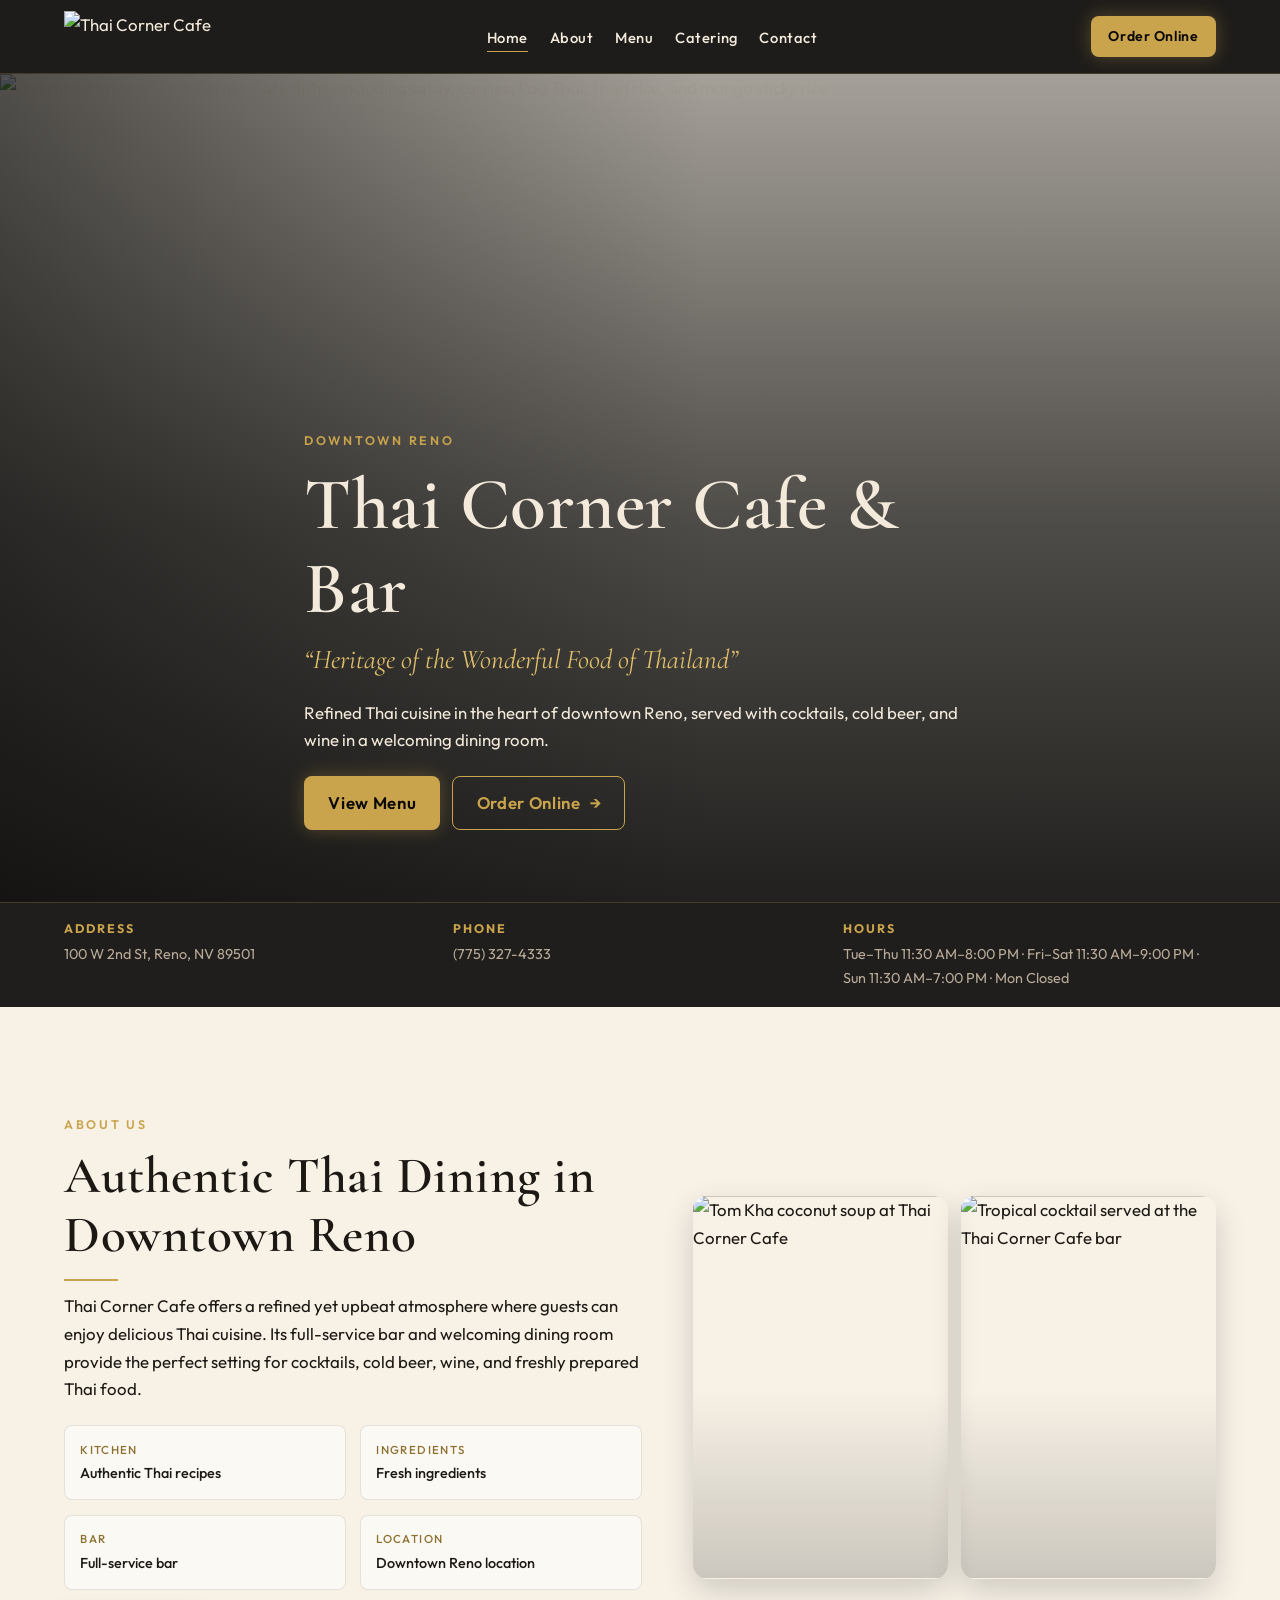
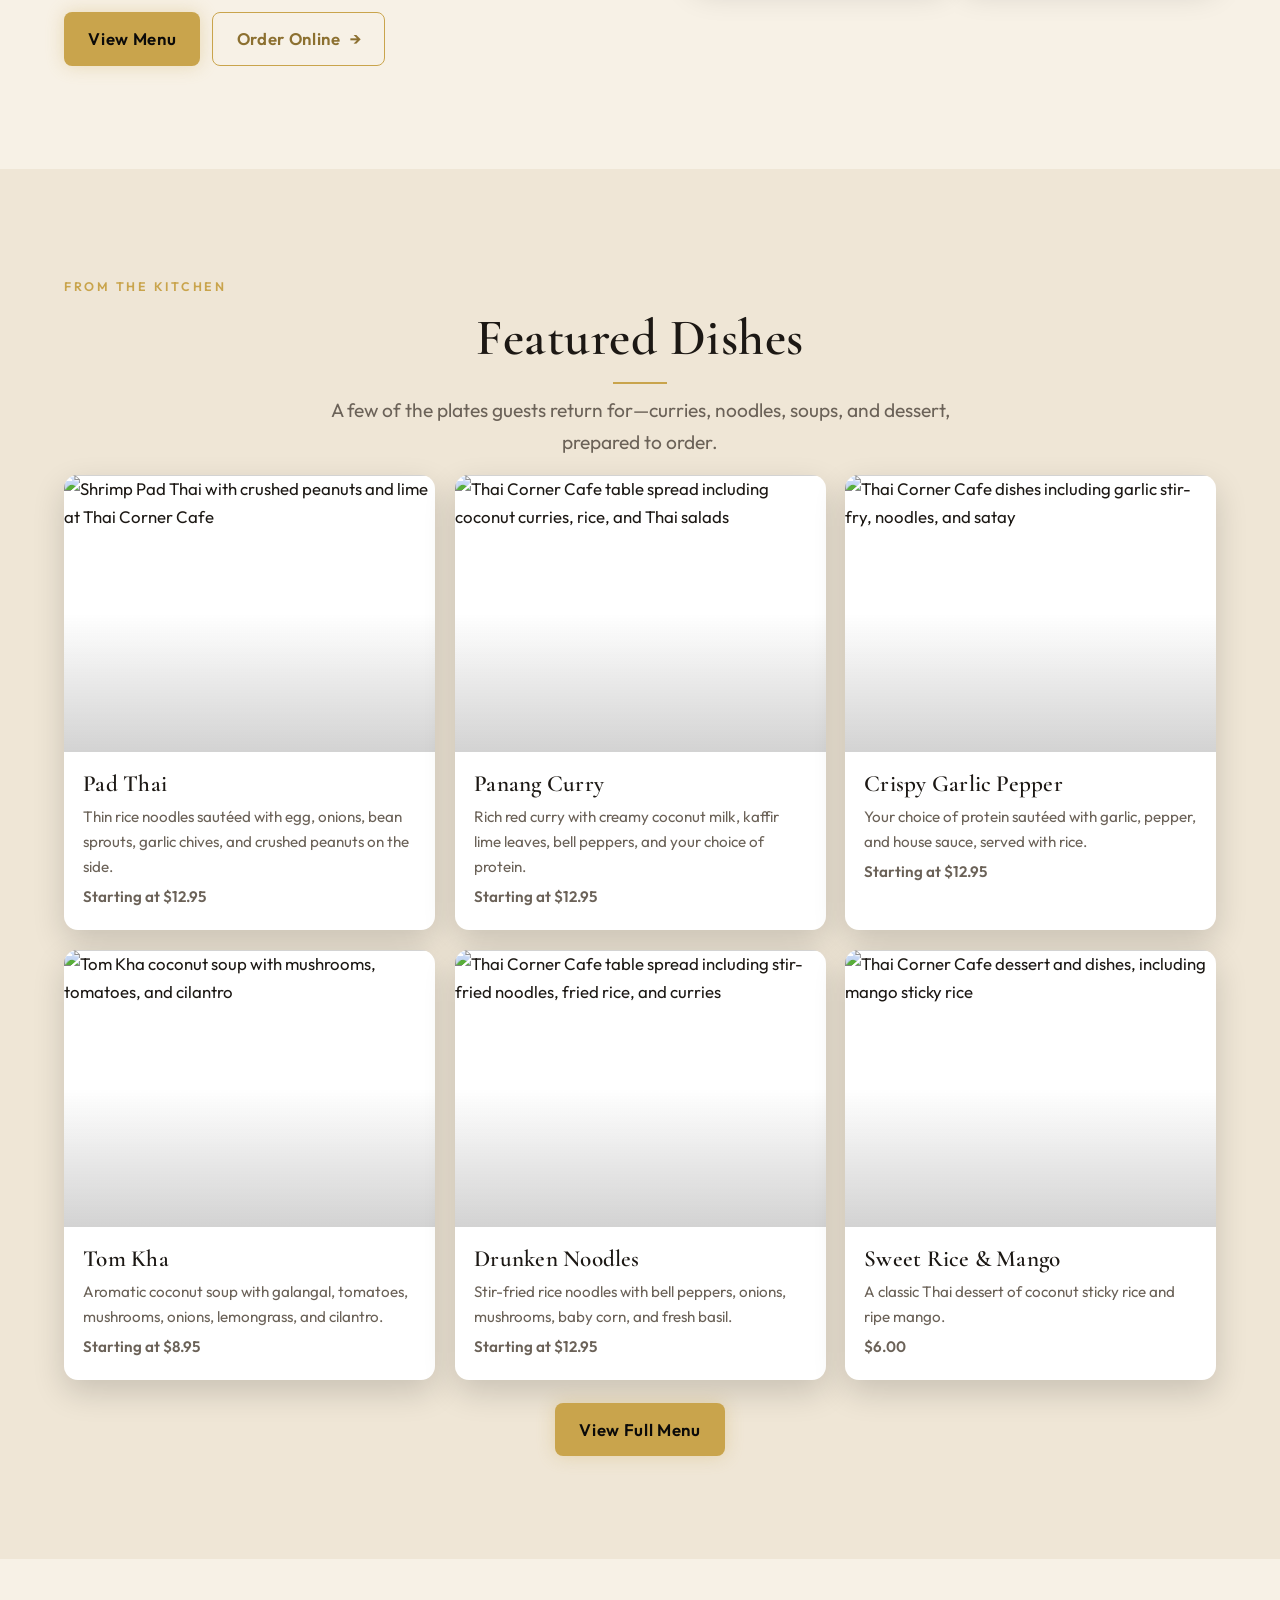
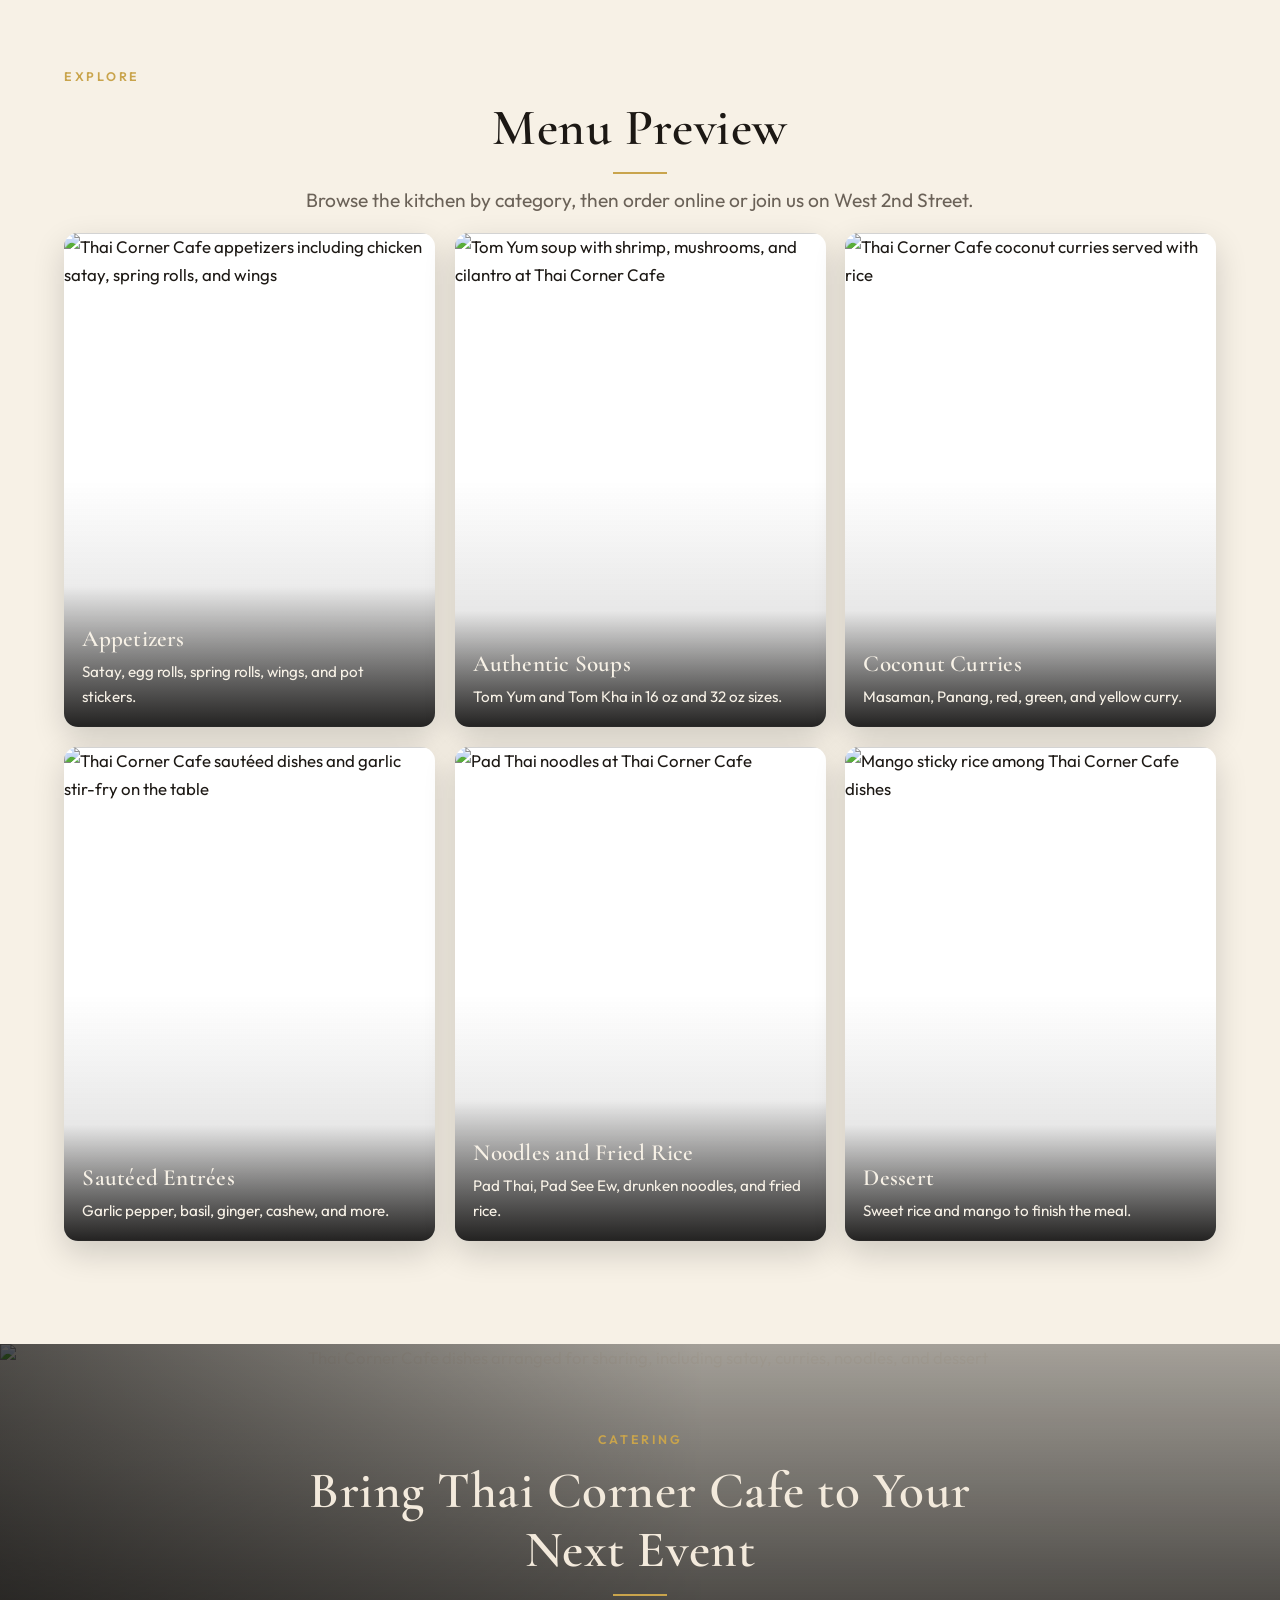
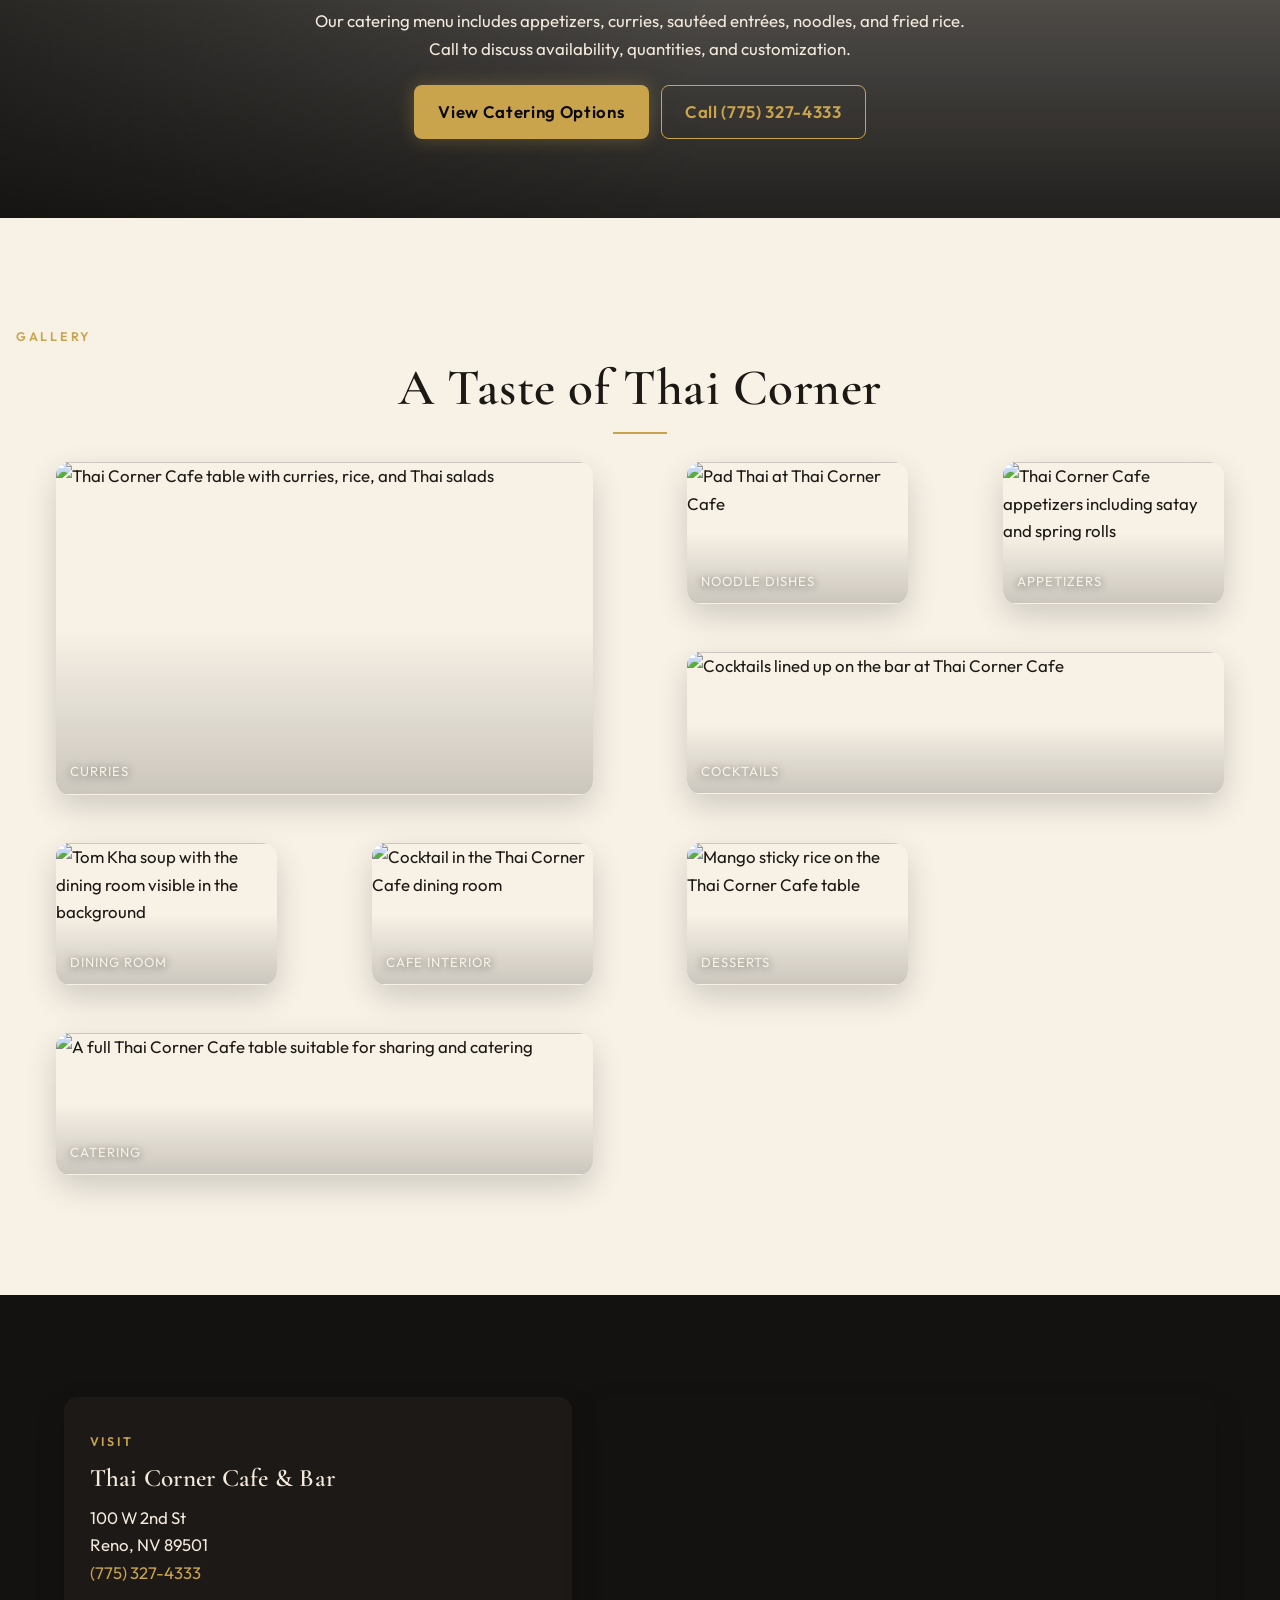
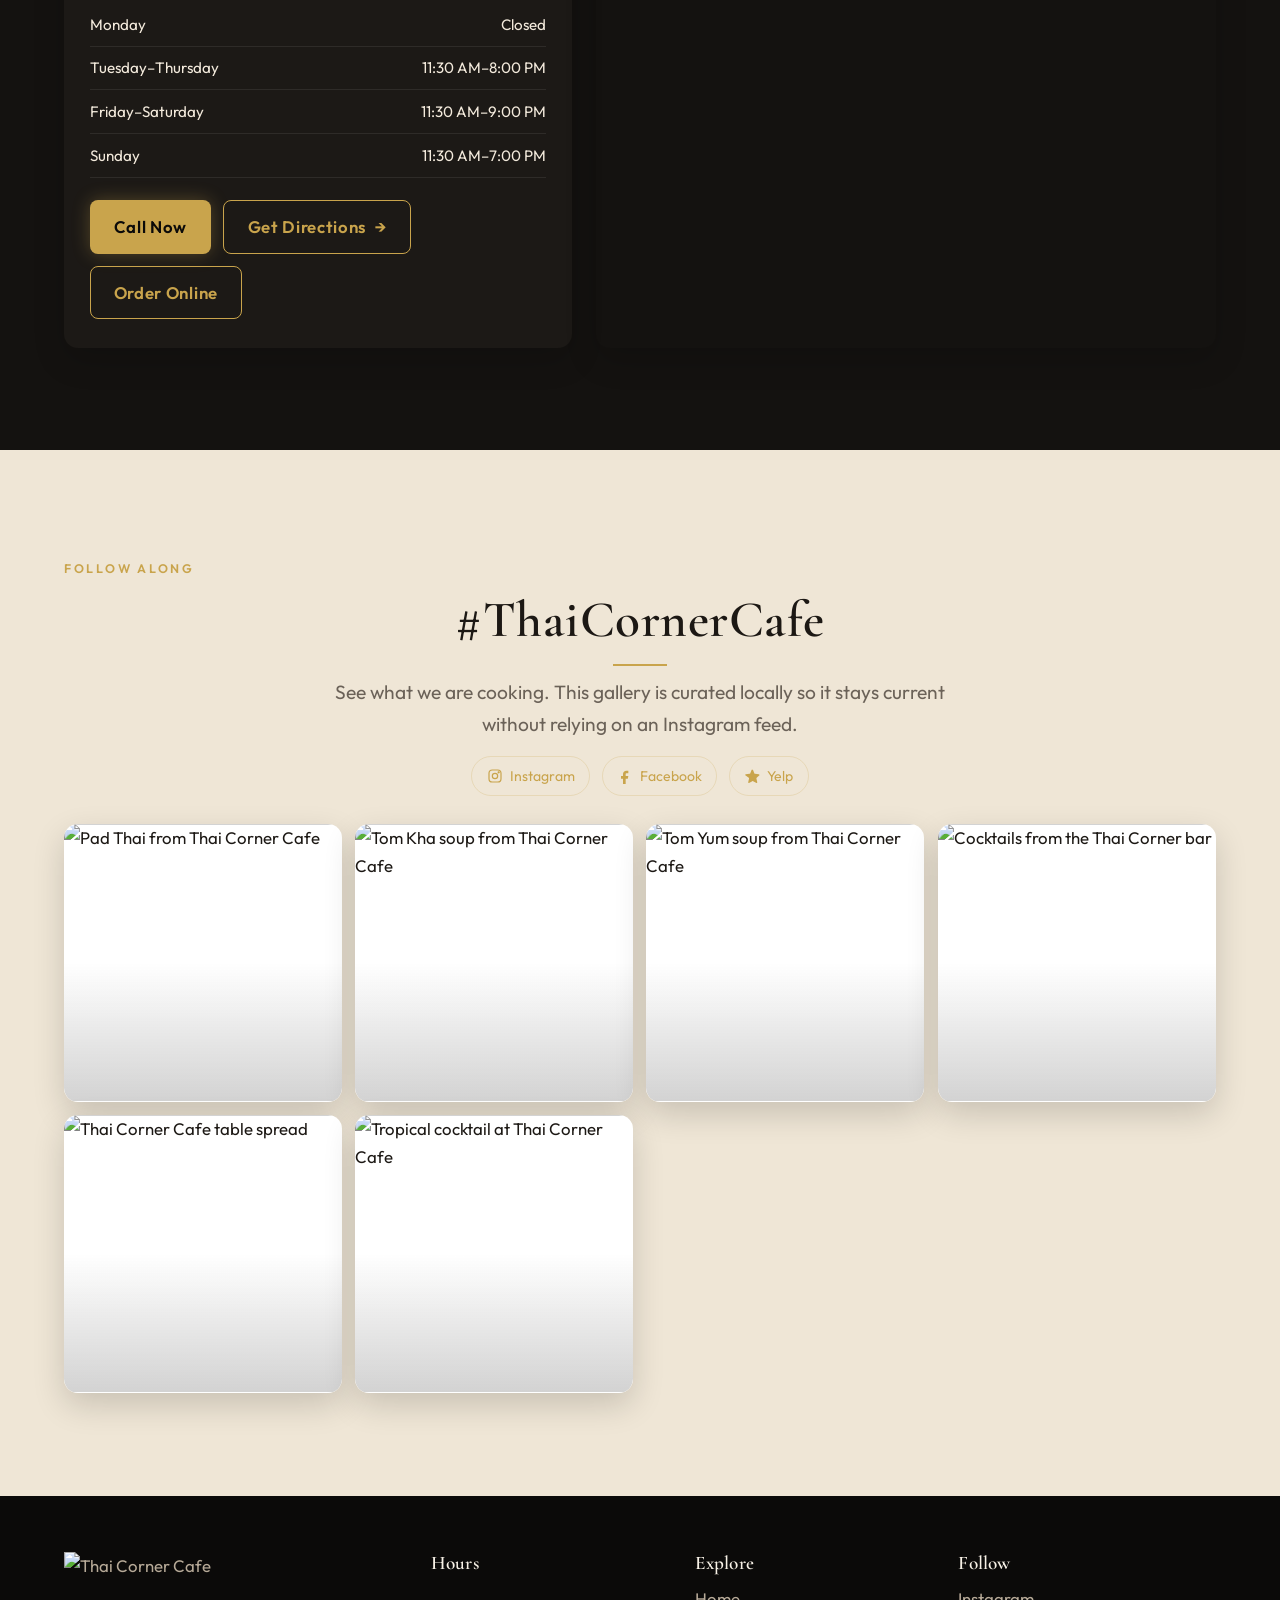
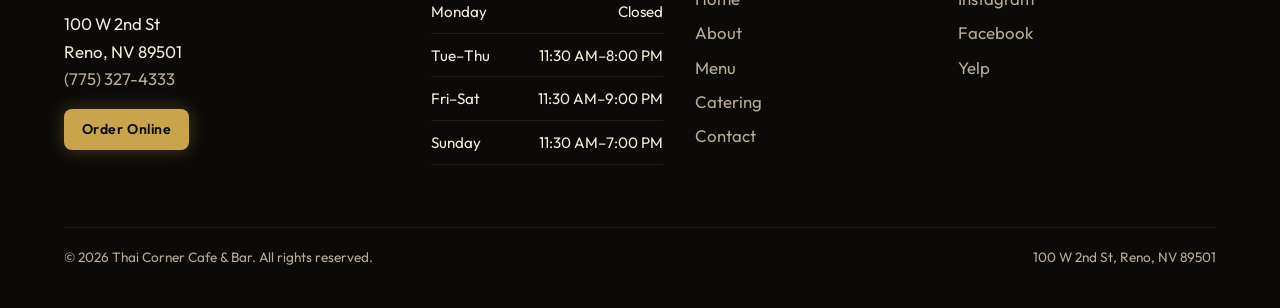
==== index.html @ 2cc77daf "Add files via upload" ====
<!DOCTYPE html>
<html lang="en">
<head>
  <meta charset="utf-8">
  <meta name="viewport" content="width=device-width, initial-scale=1">
  <title>Thai Corner Cafe &amp; Bar | Authentic Thai Dining in Downtown Reno</title>
  <meta name="description" content="Thai Corner Cafe &amp; Bar serves authentic Thai cuisine, curries, noodles, and a full-service bar at 100 W 2nd St in downtown Reno. View the menu, catering options, and order online.">
  <meta name="theme-color" content="#141210">
  <link rel="canonical" href="https://www.thaicornercafe.net/">
  <link rel="icon" href="images/favicon.svg" type="image/svg+xml">
  <link rel="apple-touch-icon" href="images/favicon.svg">

  <meta property="og:type" content="website">
  <meta property="og:title" content="Thai Corner Cafe &amp; Bar | Downtown Reno">
  <meta property="og:description" content="Heritage of the wonderful food of Thailand. Authentic Thai dining, a full-service bar, and catering in downtown Reno.">
  <meta property="og:url" content="https://www.thaicornercafe.net/">
  <meta property="og:image" content="images/hero-thai-food.jpg">
  <meta property="og:locale" content="en_US">
  <meta name="twitter:card" content="summary_large_image">
  <meta name="twitter:title" content="Thai Corner Cafe &amp; Bar | Downtown Reno">
  <meta name="twitter:description" content="Authentic Thai cuisine and a full-service bar at 100 W 2nd St, Reno, NV.">
  <meta name="twitter:image" content="images/hero-thai-food.jpg">

  <link rel="preconnect" href="https://fonts.googleapis.com">
  <link rel="preconnect" href="https://fonts.gstatic.com" crossorigin>
  <link href="https://fonts.googleapis.com/css2?family=Cormorant+Garamond:ital,wght@0,500;0,600;0,700;1,500&family=Outfit:wght@300;400;500;600;700&display=swap" rel="stylesheet">
  <link rel="stylesheet" href="styles.css">

  <script type="application/ld+json">
  {
    "@context": "https://schema.org",
    "@type": "Restaurant",
    "name": "Thai Corner Cafe & Bar",
    "image": "images/hero-thai-food.jpg",
    "url": "https://www.thaicornercafe.net/",
    "telephone": "+17753274333",
    "servesCuisine": "Thai",
    "priceRange": "$$",
    "address": {
      "@type": "PostalAddress",
      "streetAddress": "100 W 2nd St",
      "addressLocality": "Reno",
      "addressRegion": "NV",
      "postalCode": "89501",
      "addressCountry": "US"
    },
    "hasMenu": "https://www.thaicornercafe.net/menu.html",
    "openingHoursSpecification": [
      {
        "@type": "OpeningHoursSpecification",
        "dayOfWeek": ["Tuesday", "Wednesday", "Thursday"],
        "opens": "11:30",
        "closes": "20:00"
      },
      {
        "@type": "OpeningHoursSpecification",
        "dayOfWeek": ["Friday", "Saturday"],
        "opens": "11:30",
        "closes": "21:00"
      },
      {
        "@type": "OpeningHoursSpecification",
        "dayOfWeek": "Sunday",
        "opens": "11:30",
        "closes": "19:00"
      }
    ],
    "sameAs": [
      "https://www.instagram.com/thaicornercafe/",
      "https://www.facebook.com/thaicornercafe",
      "https://www.yelp.com/biz/thai-corner-cafe-reno-2"
    ]
  }
  </script>
</head>
<body>
  <a class="skip-link" href="#main">Skip to content</a>

  <header class="site-header">
    <div class="container header-inner">
      <a class="logo" href="index.html">
        <img src="images/thai-corner-logo.png" alt="Thai Corner Cafe" width="1334" height="464">
      </a>
      <button class="nav-toggle" type="button" aria-expanded="false" aria-controls="primary-nav" aria-label="Open menu">
        <span class="nav-toggle-bars" aria-hidden="true"><span></span></span>
      </button>
      <nav id="primary-nav" class="primary-nav" aria-label="Primary">
        <ul class="nav-list">
          <li><a href="index.html" aria-current="page">Home</a></li>
          <li><a href="index.html#about">About</a></li>
          <li><a href="menu.html">Menu</a></li>
          <li><a href="catering.html">Catering</a></li>
          <li><a href="contact.html">Contact</a></li>
        </ul>
        <a class="btn btn-primary btn-sm mobile-order" href="https://olo.edgeservpos.com/thaicornercafe/" target="_blank" rel="noopener noreferrer">Order Online</a>
      </nav>
      <a class="btn btn-primary btn-sm header-cta" href="https://olo.edgeservpos.com/thaicornercafe/" target="_blank" rel="noopener noreferrer">Order Online</a>
    </div>
  </header>
  <div class="nav-backdrop"></div>

  <main id="main">
    <section class="hero" aria-label="Welcome">
      <!-- Original Wix photograph: overhead Thai food spread from thaicornercafe.net -->
      <div class="hero-media">
        <picture>
          <source srcset="images/hero-thai-food.webp" type="image/webp">
          <img src="images/hero-thai-food.jpg" alt="Overhead table of Thai Corner Cafe dishes including satay, curries, Pad Thai, fried rice, and mango sticky rice" width="2200" height="1462" fetchpriority="high">
        </picture>
      </div>
      <div class="hero-overlay"></div>
      <div class="hero-content reveal-up">
        <p class="kicker">Downtown Reno</p>
        <h1>Thai Corner Cafe &amp; Bar</h1>
        <p class="hero-tagline">“Heritage of the Wonderful Food of Thailand”</p>
        <p>Refined Thai cuisine in the heart of downtown Reno, served with cocktails, cold beer, and wine in a welcoming dining room.</p>
        <div class="btn-row">
          <a class="btn btn-primary" href="https://webmenu.edgeservpos.com/thaicornercafe/" target="_blank" rel="noopener noreferrer">View Menu</a>
          <a class="btn btn-secondary" href="https://olo.edgeservpos.com/thaicornercafe/" target="_blank" rel="noopener noreferrer">Order Online <span class="arrow" aria-hidden="true">→</span></a>
        </div>
      </div>
    </section>

    <div class="hero-bar">
      <div class="container hero-bar-inner">
        <p><strong>Address</strong> 100 W 2nd St, Reno, NV 89501</p>
        <p><strong>Phone</strong> <a href="tel:+17753274333">(775) 327-4333</a></p>
        <p><strong>Hours</strong> Tue–Thu 11:30 AM–8:00 PM · Fri–Sat 11:30 AM–9:00 PM · Sun 11:30 AM–7:00 PM · Mon Closed</p>
      </div>
    </div>

    <section class="section section-ivory" id="about">
      <div class="container split">
        <div class="reveal-left">
          <p class="kicker">About Us</p>
          <h2 class="section-heading wide">Authentic Thai Dining in Downtown Reno</h2>
          <p>Thai Corner Cafe offers a refined yet upbeat atmosphere where guests can enjoy delicious Thai cuisine. Its full-service bar and welcoming dining room provide the perfect setting for cocktails, cold beer, wine, and freshly prepared Thai food.</p>
          <ul class="feature-list">
            <li><span>Kitchen</span> Authentic Thai recipes</li>
            <li><span>Ingredients</span> Fresh ingredients</li>
            <li><span>Bar</span> Full-service bar</li>
            <li><span>Location</span> Downtown Reno location</li>
          </ul>
          <div class="btn-row">
            <a class="btn btn-primary" href="https://webmenu.edgeservpos.com/thaicornercafe/" target="_blank" rel="noopener noreferrer">View Menu</a>
            <a class="btn btn-secondary btn-on-light" href="https://olo.edgeservpos.com/thaicornercafe/" target="_blank" rel="noopener noreferrer">Order Online <span class="arrow" aria-hidden="true">→</span></a>
          </div>
        </div>
        <div class="about-photos reveal-right">
          <div class="media">
            <!-- Original Wix about photograph: Tom Kha -->
            <picture>
              <source srcset="images/about-thai-corner.webp" type="image/webp">
              <img src="images/about-thai-corner.jpg" alt="Tom Kha coconut soup at Thai Corner Cafe" width="1064" height="1600" loading="lazy">
            </picture>
          </div>
          <div class="media">
            <!-- Original Wix about photograph: tropical cocktail -->
            <picture>
              <source srcset="images/thai-cocktail-single.webp" type="image/webp">
              <img src="images/thai-cocktail-single.jpg" alt="Tropical cocktail served at the Thai Corner Cafe bar" width="1064" height="1600" loading="lazy">
            </picture>
          </div>
        </div>
      </div>
    </section>

    <section class="section section-cream" id="featured">
      <div class="container">
        <p class="kicker center-copy">From the kitchen</p>
        <h2 class="section-heading centered">Featured Dishes</h2>
        <p class="lede center-copy">A few of the plates guests return for—curries, noodles, soups, and dessert, prepared to order.</p>
        <div class="card-grid" data-stagger>
          <article class="dish-card reveal-scale">
            <div class="media">
              <!-- Original Wix menu photograph: Pad Thai -->
              <picture>
                <source srcset="images/pad-thai.webp" type="image/webp">
                <img src="images/pad-thai.jpg" alt="Shrimp Pad Thai with crushed peanuts and lime at Thai Corner Cafe" width="2200" height="1463" loading="lazy">
              </picture>
            </div>
            <div class="card-body">
              <h3>Pad Thai</h3>
              <p>Thin rice noodles sautéed with egg, onions, bean sprouts, garlic chives, and crushed peanuts on the side.</p>
              <p class="price">Starting at $12.95</p>
            </div>
          </article>
          <article class="dish-card reveal-scale">
            <div class="media">
              <!-- Original Wix table spread, which includes coconut curries -->
              <picture>
                <source srcset="images/hero-thai-food.webp" type="image/webp">
                <img src="images/hero-thai-food.jpg" alt="Thai Corner Cafe table spread including coconut curries, rice, and Thai salads" width="2200" height="1462" loading="lazy">
              </picture>
            </div>
            <div class="card-body">
              <h3>Panang Curry</h3>
              <p>Rich red curry with creamy coconut milk, kaffir lime leaves, bell peppers, and your choice of protein.</p>
              <p class="price">Starting at $12.95</p>
            </div>
          </article>
          <article class="dish-card reveal-scale">
            <div class="media">
              <!-- Original Wix table spread, which includes garlic shrimp stir-fry -->
              <picture>
                <source srcset="images/hero-thai-food.webp" type="image/webp">
                <img src="images/hero-thai-food.jpg" alt="Thai Corner Cafe dishes including garlic stir-fry, noodles, and satay" width="2200" height="1462" loading="lazy">
              </picture>
            </div>
            <div class="card-body">
              <h3>Crispy Garlic Pepper</h3>
              <p>Your choice of protein sautéed with garlic, pepper, and house sauce, served with rice.</p>
              <p class="price">Starting at $12.95</p>
            </div>
          </article>
          <article class="dish-card reveal-scale">
            <div class="media">
              <!-- Original Wix photograph: Tom Kha -->
              <picture>
                <source srcset="images/tom-kha.webp" type="image/webp">
                <img src="images/tom-kha.jpg" alt="Tom Kha coconut soup with mushrooms, tomatoes, and cilantro" width="1064" height="1600" loading="lazy">
              </picture>
            </div>
            <div class="card-body">
              <h3>Tom Kha</h3>
              <p>Aromatic coconut soup with galangal, tomatoes, mushrooms, onions, lemongrass, and cilantro.</p>
              <p class="price">Starting at $8.95</p>
            </div>
          </article>
          <article class="dish-card reveal-scale">
            <div class="media">
              <!-- Original Wix table spread, which includes wide stir-fried noodles -->
              <picture>
                <source srcset="images/hero-thai-food.webp" type="image/webp">
                <img src="images/hero-thai-food.jpg" alt="Thai Corner Cafe table spread including stir-fried noodles, fried rice, and curries" width="2200" height="1462" loading="lazy">
              </picture>
            </div>
            <div class="card-body">
              <h3>Drunken Noodles</h3>
              <p>Stir-fried rice noodles with bell peppers, onions, mushrooms, baby corn, and fresh basil.</p>
              <p class="price">Starting at $12.95</p>
            </div>
          </article>
          <article class="dish-card reveal-scale">
            <div class="media">
              <!-- Original Wix table spread, which includes mango sticky rice -->
              <picture>
                <source srcset="images/hero-thai-food.webp" type="image/webp">
                <img src="images/hero-thai-food.jpg" alt="Thai Corner Cafe dessert and dishes, including mango sticky rice" width="2200" height="1462" loading="lazy">
              </picture>
            </div>
            <div class="card-body">
              <h3>Sweet Rice &amp; Mango</h3>
              <p>A classic Thai dessert of coconut sticky rice and ripe mango.</p>
              <p class="price">$6.00</p>
            </div>
          </article>
        </div>
        <div class="btn-row center-row">
          <a class="btn btn-primary" href="https://webmenu.edgeservpos.com/thaicornercafe/" target="_blank" rel="noopener noreferrer">View Full Menu</a>
        </div>
      </div>
    </section>

    <section class="section section-ivory" id="menu-preview">
      <div class="container">
        <p class="kicker center-copy">Explore</p>
        <h2 class="section-heading centered">Menu Preview</h2>
        <p class="lede center-copy">Browse the kitchen by category, then order online or join us on West 2nd Street.</p>
        <div class="card-grid" data-stagger>
          <a class="category-card reveal-up" href="menu.html#appetizers">
            <div class="media">
              <!-- Original Wix table spread, including satay, spring rolls, and wings -->
              <picture>
                <source srcset="images/hero-thai-food.webp" type="image/webp">
                <img src="images/hero-thai-food.jpg" alt="Thai Corner Cafe appetizers including chicken satay, spring rolls, and wings" width="2200" height="1462" loading="lazy">
              </picture>
            </div>
            <div class="card-body">
              <h3>Appetizers</h3>
              <p>Satay, egg rolls, spring rolls, wings, and pot stickers.</p>
            </div>
          </a>
          <a class="category-card reveal-up" href="menu.html#soups">
            <div class="media">
              <!-- Original Wix photograph: Tom Yum -->
              <picture>
                <source srcset="images/tom-yum.webp" type="image/webp">
                <img src="images/tom-yum.jpg" alt="Tom Yum soup with shrimp, mushrooms, and cilantro at Thai Corner Cafe" width="2200" height="1463" loading="lazy">
              </picture>
            </div>
            <div class="card-body">
              <h3>Authentic Soups</h3>
              <p>Tom Yum and Tom Kha in 16 oz and 32 oz sizes.</p>
            </div>
          </a>
          <a class="category-card reveal-up" href="menu.html#curries">
            <div class="media">
              <picture>
                <source srcset="images/hero-thai-food.webp" type="image/webp">
                <img src="images/hero-thai-food.jpg" alt="Thai Corner Cafe coconut curries served with rice" width="2200" height="1462" loading="lazy">
              </picture>
            </div>
            <div class="card-body">
              <h3>Coconut Curries</h3>
              <p>Masaman, Panang, red, green, and yellow curry.</p>
            </div>
          </a>
          <a class="category-card reveal-up" href="menu.html#sauteed">
            <div class="media">
              <picture>
                <source srcset="images/hero-thai-food.webp" type="image/webp">
                <img src="images/hero-thai-food.jpg" alt="Thai Corner Cafe sautéed dishes and garlic stir-fry on the table" width="2200" height="1462" loading="lazy">
              </picture>
            </div>
            <div class="card-body">
              <h3>Sautéed Entrées</h3>
              <p>Garlic pepper, basil, ginger, cashew, and more.</p>
            </div>
          </a>
          <a class="category-card reveal-up" href="menu.html#noodles">
            <div class="media">
              <picture>
                <source srcset="images/pad-thai.webp" type="image/webp">
                <img src="images/pad-thai.jpg" alt="Pad Thai noodles at Thai Corner Cafe" width="2200" height="1463" loading="lazy">
              </picture>
            </div>
            <div class="card-body">
              <h3>Noodles and Fried Rice</h3>
              <p>Pad Thai, Pad See Ew, drunken noodles, and fried rice.</p>
            </div>
          </a>
          <a class="category-card reveal-up" href="menu.html#dessert">
            <div class="media">
              <picture>
                <source srcset="images/hero-thai-food.webp" type="image/webp">
                <img src="images/hero-thai-food.jpg" alt="Mango sticky rice among Thai Corner Cafe dishes" width="2200" height="1462" loading="lazy">
              </picture>
            </div>
            <div class="card-body">
              <h3>Dessert</h3>
              <p>Sweet rice and mango to finish the meal.</p>
            </div>
          </a>
        </div>
      </div>
    </section>

    <section class="promo-band pattern-overlay" id="catering-promo">
      <!-- Original Wix food-spread photograph used as the catering background -->
      <div class="band-media">
        <picture>
          <source srcset="images/catering-background.webp" type="image/webp">
          <img src="images/catering-background.jpg" alt="Thai Corner Cafe dishes arranged for sharing, including satay, curries, noodles, and dessert" width="2200" height="1462" loading="lazy">
        </picture>
      </div>
      <div class="band-overlay"></div>
      <div class="promo-band-content reveal-up">
        <p class="kicker">Catering</p>
        <h2 class="section-heading centered wide">Bring Thai Corner Cafe to Your Next Event</h2>
        <p>Our catering menu includes appetizers, curries, sautéed entrées, noodles, and fried rice. Call to discuss availability, quantities, and customization.</p>
        <div class="btn-row center-row">
          <a class="btn btn-primary" href="catering.html">View Catering Options</a>
          <a class="btn btn-secondary" href="tel:+17753274333">Call (775) 327-4333</a>
        </div>
      </div>
    </section>

    <section class="section section-ivory" id="gallery">
      <div class="container-wide">
        <p class="kicker center-copy">Gallery</p>
        <h2 class="section-heading centered">A Taste of Thai Corner</h2>
        <div class="gallery" data-stagger>
          <figure class="gallery-item wide tall reveal-diagonal">
            <div class="media">
              <picture>
                <source srcset="images/hero-thai-food.webp" type="image/webp">
                <img src="images/hero-thai-food.jpg" alt="Thai Corner Cafe table with curries, rice, and Thai salads" width="2200" height="1462" loading="lazy">
              </picture>
            </div>
            <figcaption class="gallery-caption">Curries</figcaption>
          </figure>
          <figure class="gallery-item reveal-diagonal">
            <div class="media">
              <picture>
                <source srcset="images/pad-thai.webp" type="image/webp">
                <img src="images/pad-thai.jpg" alt="Pad Thai at Thai Corner Cafe" width="2200" height="1463" loading="lazy">
              </picture>
            </div>
            <figcaption class="gallery-caption">Noodle dishes</figcaption>
          </figure>
          <figure class="gallery-item reveal-diagonal">
            <div class="media">
              <picture>
                <source srcset="images/hero-thai-food.webp" type="image/webp">
                <img src="images/hero-thai-food.jpg" alt="Thai Corner Cafe appetizers including satay and spring rolls" width="2200" height="1462" loading="lazy">
              </picture>
            </div>
            <figcaption class="gallery-caption">Appetizers</figcaption>
          </figure>
          <figure class="gallery-item wide reveal-diagonal">
            <div class="media">
              <picture>
                <source srcset="images/thai-cocktails.webp" type="image/webp">
                <img src="images/thai-cocktails.jpg" alt="Cocktails lined up on the bar at Thai Corner Cafe" width="2200" height="1462" loading="lazy">
              </picture>
            </div>
            <figcaption class="gallery-caption">Cocktails</figcaption>
          </figure>
          <figure class="gallery-item reveal-diagonal">
            <div class="media">
              <picture>
                <source srcset="images/tom-kha.webp" type="image/webp">
                <img src="images/tom-kha.jpg" alt="Tom Kha soup with the dining room visible in the background" width="1064" height="1600" loading="lazy">
              </picture>
            </div>
            <figcaption class="gallery-caption">Dining room</figcaption>
          </figure>
          <figure class="gallery-item reveal-diagonal">
            <div class="media">
              <picture>
                <source srcset="images/thai-cocktail-single.webp" type="image/webp">
                <img src="images/thai-cocktail-single.jpg" alt="Cocktail in the Thai Corner Cafe dining room" width="1064" height="1600" loading="lazy">
              </picture>
            </div>
            <figcaption class="gallery-caption">Cafe interior</figcaption>
          </figure>
          <figure class="gallery-item reveal-diagonal">
            <div class="media">
              <picture>
                <source srcset="images/hero-thai-food.webp" type="image/webp">
                <img src="images/hero-thai-food.jpg" alt="Mango sticky rice on the Thai Corner Cafe table" width="2200" height="1462" loading="lazy">
              </picture>
            </div>
            <figcaption class="gallery-caption">Desserts</figcaption>
          </figure>
          <figure class="gallery-item wide reveal-diagonal">
            <div class="media">
              <picture>
                <source srcset="images/catering-background.webp" type="image/webp">
                <img src="images/catering-background.jpg" alt="A full Thai Corner Cafe table suitable for sharing and catering" width="2200" height="1462" loading="lazy">
              </picture>
            </div>
            <figcaption class="gallery-caption">Catering</figcaption>
          </figure>
        </div>
      </div>
    </section>

    <section class="section section-dark pattern-overlay" id="location">
      <div class="container info-grid">
        <div class="hours-card reveal-left">
          <p class="kicker">Visit</p>
          <h2>Thai Corner Cafe &amp; Bar</h2>
          <p>
            100 W 2nd St<br>
            Reno, NV 89501<br>
            <a href="tel:+17753274333">(775) 327-4333</a>
          </p>
          <ul class="hours-list">
            <li><span>Monday</span> <span>Closed</span></li>
            <li><span>Tuesday–Thursday</span> <span>11:30 AM–8:00 PM</span></li>
            <li><span>Friday–Saturday</span> <span>11:30 AM–9:00 PM</span></li>
            <li><span>Sunday</span> <span>11:30 AM–7:00 PM</span></li>
          </ul>
          <div class="btn-row">
            <a class="btn btn-primary" href="tel:+17753274333">Call Now</a>
            <a class="btn btn-secondary" href="https://www.google.com/maps/dir/?api=1&amp;destination=100+W+2nd+St,+Reno,+NV+89501" target="_blank" rel="noopener noreferrer">Get Directions <span class="arrow" aria-hidden="true">→</span></a>
            <a class="btn btn-secondary" href="https://olo.edgeservpos.com/thaicornercafe/" target="_blank" rel="noopener noreferrer">Order Online</a>
          </div>
        </div>
        <div class="reveal-right">
          <iframe class="map-frame" title="Map showing Thai Corner Cafe &amp; Bar at 100 W 2nd St, Reno, NV" src="https://maps.google.com/maps?q=100%20W%202nd%20St%2C%20Reno%2C%20NV%2089501&amp;z=16&amp;output=embed" loading="lazy" referrerpolicy="no-referrer-when-downgrade"></iframe>
        </div>
      </div>
    </section>

    <section class="section section-cream" id="social">
      <div class="container">
        <p class="kicker center-copy">Follow along</p>
        <h2 class="section-heading centered">#ThaiCornerCafe</h2>
        <p class="lede center-copy">See what we are cooking. This gallery is curated locally so it stays current without relying on an Instagram feed.</p>
        <ul class="social-links center-row">
          <li>
            <a href="https://www.instagram.com/thaicornercafe/" target="_blank" rel="noopener noreferrer">
              <svg width="16" height="16" viewBox="0 0 24 24" aria-hidden="true" fill="none" stroke="currentColor" stroke-width="1.8"><rect x="3" y="3" width="18" height="18" rx="5"/><circle cx="12" cy="12" r="4"/><circle cx="17.5" cy="6.5" r="0.8" fill="currentColor"/></svg>
              Instagram
            </a>
          </li>
          <li>
            <a href="https://www.facebook.com/thaicornercafe" target="_blank" rel="noopener noreferrer">
              <svg width="16" height="16" viewBox="0 0 24 24" aria-hidden="true" fill="currentColor"><path d="M14 8h3V4h-3c-2.8 0-5 2.2-5 5v3H6v4h3v8h4v-8h3.2l.8-4H13V9c0-.6.4-1 1-1z"/></svg>
              Facebook
            </a>
          </li>
          <li>
            <a href="https://www.yelp.com/biz/thai-corner-cafe-reno-2" target="_blank" rel="noopener noreferrer">
              <svg width="16" height="16" viewBox="0 0 24 24" aria-hidden="true" fill="currentColor"><path d="M12.2 2.1c.5-.1 1 .2 1.2.7l2.2 5.3c.2.4.6.7 1 .7l5.6.5c.8.1 1.3.9 1 1.6l-4.2 3.8c-.3.3-.5.8-.4 1.2l1.3 5.5c.2.8-.5 1.4-1.2 1.1l-5-2.8c-.4-.2-.8-.2-1.2 0l-5 2.8c-.7.4-1.4-.3-1.2-1.1l1.3-5.5c.1-.4-.1-.9-.4-1.2L2 10.9c-.6-.7-.1-1.5.7-1.6l5.6-.5c.5 0 .9-.3 1-.7l2.2-5.3c.2-.5.7-.8 1.2-.7z"/></svg>
              Yelp
            </a>
          </li>
        </ul>
        <div class="social-grid" data-stagger>
          <!-- Curated from original Thai Corner Cafe photographs on thaicornercafe.net -->
          <div class="social-card reveal-scale"><div class="media"><picture><source srcset="images/pad-thai.webp" type="image/webp"><img src="images/pad-thai.jpg" alt="Pad Thai from Thai Corner Cafe" width="2200" height="1463" loading="lazy"></picture></div></div>
          <div class="social-card reveal-scale"><div class="media"><picture><source srcset="images/tom-kha.webp" type="image/webp"><img src="images/tom-kha.jpg" alt="Tom Kha soup from Thai Corner Cafe" width="1064" height="1600" loading="lazy"></picture></div></div>
          <div class="social-card reveal-scale"><div class="media"><picture><source srcset="images/tom-yum.webp" type="image/webp"><img src="images/tom-yum.jpg" alt="Tom Yum soup from Thai Corner Cafe" width="2200" height="1463" loading="lazy"></picture></div></div>
          <div class="social-card reveal-scale"><div class="media"><picture><source srcset="images/thai-cocktails.webp" type="image/webp"><img src="images/thai-cocktails.jpg" alt="Cocktails from the Thai Corner bar" width="2200" height="1462" loading="lazy"></picture></div></div>
          <div class="social-card reveal-scale"><div class="media"><picture><source srcset="images/hero-thai-food.webp" type="image/webp"><img src="images/hero-thai-food.jpg" alt="Thai Corner Cafe table spread" width="2200" height="1462" loading="lazy"></picture></div></div>
          <div class="social-card reveal-scale"><div class="media"><picture><source srcset="images/thai-cocktail-single.webp" type="image/webp"><img src="images/thai-cocktail-single.jpg" alt="Tropical cocktail at Thai Corner Cafe" width="1064" height="1600" loading="lazy"></picture></div></div>
        </div>
      </div>
    </section>
  </main>

  <footer class="site-footer pattern-overlay">
    <div class="container footer-grid">
      <div>
        <a class="logo" href="index.html">
          <img src="images/thai-corner-logo.png" alt="Thai Corner Cafe" width="1334" height="464">
        </a>
        <p>100 W 2nd St<br>Reno, NV 89501<br><a href="tel:+17753274333">(775) 327-4333</a></p>
        <a class="btn btn-primary btn-sm" href="https://olo.edgeservpos.com/thaicornercafe/" target="_blank" rel="noopener noreferrer">Order Online</a>
      </div>
      <div>
        <h3>Hours</h3>
        <ul class="hours-list">
          <li><span>Monday</span> <span>Closed</span></li>
          <li><span>Tue–Thu</span> <span>11:30 AM–8:00 PM</span></li>
          <li><span>Fri–Sat</span> <span>11:30 AM–9:00 PM</span></li>
          <li><span>Sunday</span> <span>11:30 AM–7:00 PM</span></li>
        </ul>
      </div>
      <div>
        <h3>Explore</h3>
        <ul class="footer-nav">
          <li><a href="index.html">Home</a></li>
          <li><a href="index.html#about">About</a></li>
          <li><a href="menu.html">Menu</a></li>
          <li><a href="catering.html">Catering</a></li>
          <li><a href="contact.html">Contact</a></li>
        </ul>
      </div>
      <div>
        <h3>Follow</h3>
        <ul class="footer-nav">
          <li><a href="https://www.instagram.com/thaicornercafe/" target="_blank" rel="noopener noreferrer">Instagram</a></li>
          <li><a href="https://www.facebook.com/thaicornercafe" target="_blank" rel="noopener noreferrer">Facebook</a></li>
          <li><a href="https://www.yelp.com/biz/thai-corner-cafe-reno-2" target="_blank" rel="noopener noreferrer">Yelp</a></li>
        </ul>
      </div>
    </div>
    <div class="container footer-bottom">
      <p>© <span data-year></span> Thai Corner Cafe &amp; Bar. All rights reserved.</p>
      <p>100 W 2nd St, Reno, NV 89501</p>
    </div>
  </footer>

  <button class="back-to-top" type="button" aria-label="Back to top">↑</button>
  <script src="script.js"></script>
</body>
</html>
---- styles.css ----
/* ==========================================================================
   Thai Corner Cafe & Bar — Design system
   Change colors, fonts, spacing, and radius here.
   ========================================================================== */

:root {
  --color-void: #0b0a09;
  --color-charcoal: #141210;
  --color-charcoal-soft: #1c1916;
  --color-charcoal-lift: #241f1b;
  --color-ivory: #f7f1e6;
  --color-cream: #efe6d6;
  --color-cream-deep: #e4d8c4;
  --color-gold: #c9a44c;
  --color-gold-bright: #e0bf6a;
  --color-gold-dim: #8c7030;
  --color-burgundy: #6e2b32;
  --color-burgundy-deep: #4a1d23;
  --color-text-dark: #1c1814;
  --color-text-muted: #6b6258;
  --color-text-on-dark: #f3eadc;
  --color-text-muted-dark: #b7aa98;
  --color-border-dark: rgba(201, 164, 76, 0.22);
  --color-border-light: rgba(28, 24, 20, 0.1);

  --font-serif: "Cormorant Garamond", "Palatino Linotype", Palatino,
    "Times New Roman", serif;
  --font-sans: "Outfit", "Segoe UI", Helvetica, Arial, sans-serif;

  --fs-xs: 0.78rem;
  --fs-sm: 0.9rem;
  --fs-body: 1.05rem;
  --fs-lead: 1.2rem;
  --fs-h1: clamp(2.6rem, 6vw, 4.6rem);
  --fs-h2: clamp(2rem, 4vw, 3.25rem);
  --fs-h3: clamp(1.35rem, 2vw, 1.7rem);

  --space-xs: 0.5rem;
  --space-sm: 0.85rem;
  --space-md: 1.25rem;
  --space-lg: 2rem;
  --space-xl: 3.25rem;
  --space-section: clamp(4.5rem, 8vw, 7.5rem);

  --radius-sm: 8px;
  --radius-md: 14px;
  --radius-lg: 22px;
  --radius-pill: 999px;

  --shadow-soft: 0 12px 32px rgba(0, 0, 0, 0.16);
  --shadow-lift: 0 16px 40px rgba(0, 0, 0, 0.22);
  --shadow-gold: 0 0 30px rgba(201, 164, 76, 0.58);

  --header-h: 4.65rem;
  --container: 72rem;
  --container-wide: 82rem;
  --ease: cubic-bezier(0.22, 1, 0.36, 1);
  --transition: 0.35s var(--ease);
}

/* --------------------------------------------------------------------------
   Base
   -------------------------------------------------------------------------- */

*,
*::before,
*::after {
  box-sizing: border-box;
}

html {
  scroll-behavior: smooth;
  scroll-padding-top: calc(var(--header-h) + 0.75rem);
}

html,
body {
  margin: 0;
  padding: 0;
  max-width: 100%;
  overflow-x: hidden;
}

body {
  font-family: var(--font-sans);
  font-size: var(--fs-body);
  line-height: 1.65;
  color: var(--color-text-dark);
  background: var(--color-ivory);
  min-height: 100vh;
  overflow-wrap: break-word;
}

img,
svg,
iframe {
  max-width: 100%;
  display: block;
}

img {
  height: auto;
}

a {
  color: inherit;
  text-decoration: none;
}

button,
input,
select,
textarea {
  font: inherit;
}

h1,
h2,
h3,
h4 {
  font-family: var(--font-serif);
  font-weight: 600;
  line-height: 1.15;
  letter-spacing: 0.01em;
  margin: 0 0 0.7rem;
}

p {
  margin: 0 0 1rem;
}

ul,
ol {
  margin: 0;
  padding: 0;
}

:focus-visible {
  outline: 2px solid var(--color-gold);
  outline-offset: 3px;
}

.skip-link {
  position: absolute;
  left: 1rem;
  top: -4rem;
  z-index: 2000;
  background: var(--color-gold);
  color: var(--color-void);
  padding: 0.65rem 1rem;
  border-radius: var(--radius-sm);
  font-weight: 600;
}

.skip-link:focus {
  top: 1rem;
}

.container {
  width: min(100% - 2rem, var(--container));
  margin-inline: auto;
}

.container-wide {
  width: min(100% - 2rem, var(--container-wide));
  margin-inline: auto;
}

.section {
  padding: var(--space-section) 0;
  position: relative;
}

.section-dark {
  background: var(--color-charcoal);
  color: var(--color-text-on-dark);
}

.section-ivory {
  background: var(--color-ivory);
  color: var(--color-text-dark);
}

.section-cream {
  background: var(--color-cream);
  color: var(--color-text-dark);
}

.pattern-overlay::before {
  content: "";
  position: absolute;
  inset: 0;
  background-image: url("images/thai-pattern.svg");
  background-size: 220px;
  opacity: 0.045;
  pointer-events: none;
}

.kicker {
  display: inline-block;
  font-family: var(--font-sans);
  font-size: var(--fs-xs);
  font-weight: 600;
  letter-spacing: 0.22em;
  text-transform: uppercase;
  color: var(--color-gold);
  margin-bottom: 0.7rem;
}

.section-heading {
  font-size: var(--fs-h2);
  max-width: 18ch;
}

.section-heading.wide {
  max-width: 24ch;
}

.section-heading::after {
  content: "";
  display: block;
  width: 3.4rem;
  height: 2px;
  background: var(--color-gold);
  margin-top: 0.9rem;
}

.section-heading.centered {
  text-align: center;
  margin-inline: auto;
  max-width: 22ch;
}

.section-heading.centered.wide {
  max-width: 28ch;
}

.section-heading.centered::after {
  margin-inline: auto;
}

.lede {
  font-size: var(--fs-lead);
  color: var(--color-text-muted);
  max-width: 42rem;
}

.section-dark .lede,
.section-dark .muted {
  color: var(--color-text-muted-dark);
}

.muted {
  color: var(--color-text-muted);
}

.center-copy {
  text-align: center;
  margin-inline: auto;
}

/* --------------------------------------------------------------------------
   Header & navigation
   -------------------------------------------------------------------------- */

.site-header {
  position: sticky;
  top: 0;
  z-index: 1000;
  height: var(--header-h);
  background: rgba(11, 10, 9, 0.92);
  color: var(--color-text-on-dark);
  backdrop-filter: blur(16px);
  border-bottom: 1px solid var(--color-border-dark);
  transform: translateY(0);
  transition:
    transform 0.4s var(--ease),
    background 0.3s ease;
}

.site-header.is-hidden {
  transform: translateY(-100%);
}

.site-header.nav-open,
.site-header.is-hidden.nav-open {
  transform: none;
}

.header-inner {
  height: 100%;
  display: flex;
  align-items: center;
  justify-content: space-between;
  gap: 1rem;
}

.logo {
  display: flex;
  align-items: center;
  flex-shrink: 1;
  min-width: 0;
  max-width: min(250px, 56vw);
}

.logo img {
  width: auto;
  height: 52px;
  max-width: 100%;
  object-fit: contain;
  object-position: left center;
}

.site-footer .logo img {
  height: 58px;
}

.media picture,
.hero-media picture,
.page-hero-media picture,
.band-media picture {
  display: contents;
}

.about-photos {
  display: grid;
  grid-template-columns: 1fr 1fr;
  gap: 0.8rem;
}

.about-photos .media {
  aspect-ratio: 2 / 3;
  min-height: 18rem;
}

.logo-text {
  display: flex;
  flex-direction: column;
  line-height: 1.05;
}

.logo-name {
  font-family: var(--font-serif);
  font-size: 1.28rem;
  font-weight: 600;
  letter-spacing: 0.04em;
  color: var(--color-ivory);
}

.logo-sub {
  font-size: 0.68rem;
  letter-spacing: 0.22em;
  text-transform: uppercase;
  color: var(--color-gold);
}

.nav-toggle {
  display: none;
  width: 46px;
  height: 46px;
  border: 1px solid var(--color-border-dark);
  background: transparent;
  border-radius: var(--radius-sm);
  align-items: center;
  justify-content: center;
  cursor: pointer;
  color: var(--color-ivory);
}

.nav-toggle-bars {
  position: relative;
  width: 18px;
  height: 12px;
}

.nav-toggle-bars span,
.nav-toggle-bars::before,
.nav-toggle-bars::after {
  position: absolute;
  left: 0;
  width: 18px;
  height: 1.5px;
  background: currentColor;
  transition:
    transform 0.3s var(--ease),
    opacity 0.2s ease,
    top 0.3s var(--ease);
}

.nav-toggle-bars span {
  top: 5.25px;
}

.nav-toggle-bars::before,
.nav-toggle-bars::after {
  content: "";
}

.nav-toggle-bars::before {
  top: 0;
}

.nav-toggle-bars::after {
  top: 10.5px;
}

.nav-toggle[aria-expanded="true"] .nav-toggle-bars span {
  opacity: 0;
}

.nav-toggle[aria-expanded="true"] .nav-toggle-bars::before {
  top: 5.25px;
  transform: rotate(45deg);
}

.nav-toggle[aria-expanded="true"] .nav-toggle-bars::after {
  top: 5.25px;
  transform: rotate(-45deg);
}

.nav-backdrop {
  display: none;
}

.primary-nav {
  display: flex;
  align-items: center;
  gap: 1.6rem;
}

.nav-list {
  display: flex;
  align-items: center;
  gap: 0.2rem 1.35rem;
  list-style: none;
}

.nav-list a {
  font-size: 0.92rem;
  font-weight: 500;
  letter-spacing: 0.04em;
  color: var(--color-text-on-dark);
  padding: 0.3rem 0;
  position: relative;
}

.nav-list a::after {
  content: "";
  position: absolute;
  left: 0;
  bottom: 0;
  width: 100%;
  height: 1px;
  background: var(--color-gold);
  transform: scaleX(0);
  transform-origin: left;
  transition: transform 0.3s var(--ease);
}

.nav-list a:hover::after,
.nav-list a[aria-current="page"]::after {
  transform: scaleX(1);
}

.header-cta {
  flex-shrink: 0;
}

/* --------------------------------------------------------------------------
   Buttons
   -------------------------------------------------------------------------- */

.btn {
  display: inline-flex;
  align-items: center;
  justify-content: center;
  gap: 0.55rem;
  min-height: 3rem;
  padding: 0.75rem 1.45rem;
  border-radius: var(--radius-sm);
  border: 1px solid transparent;
  font-weight: 600;
  letter-spacing: 0.04em;
  cursor: pointer;
  text-align: center;
  transition:
    transform 0.28s var(--ease),
    box-shadow 0.28s var(--ease),
    background 0.28s ease,
    color 0.28s ease,
    border-color 0.28s ease;
  position: relative;
  overflow: hidden;
}

.btn .arrow {
  display: inline-block;
  transition: transform 0.3s var(--ease);
}

.btn-primary {
  background: var(--color-gold);
  color: var(--color-void);
  box-shadow: 0 0 18px rgba(201, 164, 76, 0.32);
}

.btn-primary::after {
  content: "";
  position: absolute;
  top: 0;
  left: -130%;
  width: 55%;
  height: 100%;
  background: linear-gradient(
    120deg,
    transparent,
    rgba(255, 255, 255, 0.38),
    transparent
  );
  transform: skewX(-18deg);
  transition: left 0.65s var(--ease);
  pointer-events: none;
}

.btn-primary:hover {
  transform: translateY(-3px);
  box-shadow: var(--shadow-gold);
  background: var(--color-gold-bright);
}

.btn-primary:hover::after {
  left: 140%;
}

.btn-primary:active {
  transform: translateY(0);
  box-shadow: 0 0 14px rgba(201, 164, 76, 0.45);
}

.btn-secondary {
  background: transparent;
  color: var(--color-gold);
  border-color: var(--color-gold);
}

.btn-secondary:hover {
  background: var(--color-gold);
  color: var(--color-void);
}

.btn-secondary:hover .arrow {
  transform: translateX(5px);
}

.btn-secondary:active {
  transform: translateY(1px);
}

.btn-on-light.btn-secondary {
  color: var(--color-gold-dim);
}

.btn-on-light.btn-secondary:hover {
  color: var(--color-void);
}

.btn-row {
  display: flex;
  flex-wrap: wrap;
  gap: 0.75rem;
  margin-top: 1.4rem;
}

.btn-row.center-row {
  justify-content: center;
}

.btn-row.spaced {
  margin-top: 2rem;
}

.section-compact {
  padding-top: 2.5rem !important;
}

.hours-card a:not(.btn),
.contact-card a:not(.btn),
.section-dark a:not(.btn) {
  color: var(--color-gold);
}

.btn-sm {
  min-height: 2.55rem;
  padding: 0.5rem 1.05rem;
  font-size: 0.88rem;
}

/* --------------------------------------------------------------------------
   Media / image hover
   -------------------------------------------------------------------------- */

.media {
  position: relative;
  overflow: hidden;
  border-radius: var(--radius-md);
  isolation: isolate;
  box-shadow: var(--shadow-soft);
}

.media img {
  width: 100%;
  height: 100%;
  object-fit: cover;
  transition:
    transform 0.7s var(--ease),
    filter 0.7s ease;
}

.media::after {
  content: "";
  position: absolute;
  inset: 0;
  border: 1px solid transparent;
  background: linear-gradient(
    180deg,
    transparent 50%,
    rgba(11, 10, 9, 0.18) 100%
  );
  box-shadow: inset 0 0 0 1px rgba(201, 164, 76, 0);
  transition:
    background 0.45s ease,
    box-shadow 0.45s ease;
  pointer-events: none;
  border-radius: inherit;
}

.media:hover img,
.media:focus-within img {
  transform: scale(1.06);
  filter: brightness(1.08) contrast(1.05);
}

.media:hover::after,
.media:focus-within::after {
  background: rgba(201, 164, 76, 0.12);
  box-shadow: inset 0 0 0 1px rgba(201, 164, 76, 0.5);
}

/* --------------------------------------------------------------------------
   Hero
   -------------------------------------------------------------------------- */

.hero {
  position: relative;
  min-height: min(92vh, 52rem);
  display: grid;
  place-items: end stretch;
  color: var(--color-text-on-dark);
}

.hero-media,
.page-hero-media,
.band-media {
  position: absolute;
  inset: 0;
}

.hero-media img,
.page-hero-media img,
.band-media img {
  width: 100%;
  height: 100%;
  object-fit: cover;
}

.hero-overlay,
.page-hero-overlay,
.band-overlay {
  position: absolute;
  inset: 0;
  background:
    linear-gradient(
      180deg,
      rgba(11, 10, 9, 0.35) 0%,
      rgba(11, 10, 9, 0.72) 55%,
      rgba(11, 10, 9, 0.9) 100%
    ),
    linear-gradient(90deg, rgba(11, 10, 9, 0.55), transparent 55%);
}

.hero-content {
  position: relative;
  z-index: 1;
  width: min(100% - 2rem, var(--container));
  margin: 0 auto 4.5rem;
  max-width: 42rem;
}

.hero h1 {
  font-size: var(--fs-h1);
  margin-bottom: 0.35rem;
}

.hero-tagline {
  font-family: var(--font-serif);
  font-style: italic;
  font-size: clamp(1.2rem, 2.4vw, 1.7rem);
  color: var(--color-gold-bright);
  margin-bottom: 1rem;
}

.hero-bar {
  position: relative;
  z-index: 1;
  background: rgba(20, 18, 16, 0.94);
  border-top: 1px solid var(--color-border-dark);
}

.hero-bar-inner {
  display: grid;
  grid-template-columns: repeat(3, 1fr);
  gap: 1rem;
  padding: 1rem 0;
}

.hero-bar p,
.hero-bar a {
  margin: 0;
  font-size: var(--fs-sm);
  color: var(--color-text-muted-dark);
}

.hero-bar a:hover {
  color: var(--color-gold);
}

.hero-bar strong {
  display: block;
  color: var(--color-gold);
  font-size: var(--fs-xs);
  letter-spacing: 0.16em;
  text-transform: uppercase;
  margin-bottom: 0.2rem;
}

.page-hero {
  position: relative;
  min-height: 22rem;
  display: grid;
  place-items: center;
  color: var(--color-text-on-dark);
  text-align: center;
}

.page-hero-content {
  position: relative;
  z-index: 1;
  width: min(100% - 2rem, 46rem);
  padding: 5.5rem 0 4rem;
}

/* --------------------------------------------------------------------------
   About
   -------------------------------------------------------------------------- */

.split {
  display: grid;
  grid-template-columns: 1.05fr 0.95fr;
  gap: clamp(1.5rem, 4vw, 3.5rem);
  align-items: center;
}

.split.reverse {
  grid-template-columns: 0.95fr 1.05fr;
}

.feature-list {
  display: grid;
  grid-template-columns: 1fr 1fr;
  gap: 0.9rem;
  list-style: none;
  margin: 1.4rem 0 0;
}

.feature-list li {
  background: rgba(255, 255, 255, 0.55);
  border: 1px solid var(--color-border-light);
  border-radius: var(--radius-sm);
  padding: 0.85rem 0.95rem;
  font-size: var(--fs-sm);
  font-weight: 500;
}

.feature-list span {
  display: block;
  color: var(--color-gold-dim);
  font-size: 0.72rem;
  letter-spacing: 0.12em;
  text-transform: uppercase;
  margin-bottom: 0.2rem;
}

/* --------------------------------------------------------------------------
   Cards & grids
   -------------------------------------------------------------------------- */

.card-grid {
  display: grid;
  grid-template-columns: repeat(3, 1fr);
  gap: 1.25rem;
}

.dish-card,
.category-card,
.option-card,
.social-card {
  background: #fff;
  border-radius: var(--radius-md);
  overflow: hidden;
  box-shadow: var(--shadow-soft);
  display: flex;
  flex-direction: column;
  min-width: 0;
}

.section-dark .dish-card,
.section-dark .category-card,
.section-dark .option-card {
  background: var(--color-charcoal-lift);
  color: var(--color-text-on-dark);
}

.dish-card .media,
.category-card .media,
.social-card .media {
  aspect-ratio: 4 / 3;
  border-radius: 0;
  box-shadow: none;
}

.card-body {
  padding: 1.15rem 1.2rem 1.3rem;
  display: flex;
  flex-direction: column;
  gap: 0.35rem;
  flex: 1;
}

.card-body h3 {
  font-size: 1.45rem;
  margin: 0;
}

.price {
  color: var(--color-gold-dim);
  font-weight: 600;
  font-size: 0.95rem;
}

.section-dark .price {
  color: var(--color-gold);
}

.card-body p {
  margin: 0;
  color: var(--color-text-muted);
  font-size: 0.95rem;
}

.section-dark .card-body p {
  color: var(--color-text-muted-dark);
}

.category-card {
  position: relative;
}

.category-card .card-body {
  position: absolute;
  inset: auto 0 0;
  background: linear-gradient(transparent, rgba(11, 10, 9, 0.88));
  color: var(--color-ivory);
  padding: 2.5rem 1.15rem 1.15rem;
}

.category-card .card-body p,
.category-card .card-body h3 {
  color: var(--color-ivory);
}

.category-card .media {
  aspect-ratio: 3 / 4;
  min-height: 18rem;
}

/* --------------------------------------------------------------------------
   Catering band
   -------------------------------------------------------------------------- */

.promo-band {
  position: relative;
  min-height: 28rem;
  display: grid;
  place-items: center;
  color: var(--color-text-on-dark);
  text-align: center;
}

.promo-band-content {
  position: relative;
  z-index: 1;
  width: min(100% - 2rem, 42rem);
  padding: 5rem 0;
}

/* --------------------------------------------------------------------------
   Gallery
   -------------------------------------------------------------------------- */

.gallery {
  display: grid;
  grid-template-columns: repeat(4, 1fr);
  grid-auto-rows: 11rem;
  gap: 0.9rem;
}

.gallery-item {
  position: relative;
  min-width: 0;
}

.gallery-item .media {
  height: 100%;
}

.gallery-item.wide {
  grid-column: span 2;
}

.gallery-item.tall {
  grid-row: span 2;
}

.gallery-caption {
  position: absolute;
  left: 0.85rem;
  bottom: 0.75rem;
  z-index: 2;
  color: var(--color-ivory);
  font-size: 0.82rem;
  letter-spacing: 0.08em;
  text-transform: uppercase;
  text-shadow: 0 1px 8px rgba(0, 0, 0, 0.6);
  pointer-events: none;
}

/* --------------------------------------------------------------------------
   Location / hours / map
   -------------------------------------------------------------------------- */

.info-grid {
  display: grid;
  grid-template-columns: 0.9fr 1.1fr;
  gap: 1.5rem;
  align-items: stretch;
}

.hours-card,
.contact-card {
  background: var(--color-charcoal-soft);
  color: var(--color-text-on-dark);
  border-radius: var(--radius-md);
  padding: 1.8rem 1.6rem;
  box-shadow: var(--shadow-soft);
}

.hours-list {
  list-style: none;
  margin: 1rem 0 1.4rem;
}

.hours-list li {
  display: flex;
  justify-content: space-between;
  gap: 1rem;
  padding: 0.55rem 0;
  border-bottom: 1px solid rgba(255, 255, 255, 0.08);
  font-size: 0.95rem;
}

.map-frame {
  border: 0;
  width: 100%;
  height: 100%;
  min-height: 22rem;
  border-radius: var(--radius-md);
  box-shadow: var(--shadow-soft);
  filter: grayscale(0.15) contrast(1.05);
}

/* --------------------------------------------------------------------------
   Social
   -------------------------------------------------------------------------- */

.social-links {
  display: flex;
  flex-wrap: wrap;
  gap: 0.7rem;
  list-style: none;
  margin: 1rem 0 0;
}

.social-links.center-row {
  justify-content: center;
}

.social-links a {
  display: inline-flex;
  align-items: center;
  gap: 0.45rem;
  border: 1px solid var(--color-border-dark);
  border-radius: var(--radius-pill);
  padding: 0.45rem 0.9rem;
  font-size: 0.88rem;
  color: var(--color-gold);
}

.social-links a:hover {
  background: var(--color-gold);
  color: var(--color-void);
}

.social-grid {
  display: grid;
  grid-template-columns: repeat(4, 1fr);
  gap: 0.8rem;
  margin-top: 1.75rem;
}

.social-grid .media {
  aspect-ratio: 1;
  border-radius: var(--radius-md);
}

/* --------------------------------------------------------------------------
   Menu page
   -------------------------------------------------------------------------- */

.menu-note,
.spice-legend,
.price-key {
  background: rgba(110, 43, 50, 0.07);
  border-left: 3px solid var(--color-burgundy);
  border-radius: 0 var(--radius-sm) var(--radius-sm) 0;
  padding: 0.95rem 1.1rem;
  margin: 1.1rem 0;
  font-size: 0.95rem;
}

.spice-legend {
  background: rgba(201, 164, 76, 0.12);
  border-left-color: var(--color-gold);
}

.menu-nav-wrap {
  position: sticky;
  top: var(--header-h);
  z-index: 50;
  background: rgba(247, 241, 230, 0.94);
  backdrop-filter: blur(12px);
  border-bottom: 1px solid var(--color-border-light);
}

.menu-nav {
  display: flex;
  gap: 0.45rem;
  overflow-x: auto;
  padding: 0.7rem 0;
  scrollbar-width: thin;
  -webkit-overflow-scrolling: touch;
}

.menu-nav a {
  flex: 0 0 auto;
  padding: 0.45rem 0.85rem;
  border-radius: var(--radius-pill);
  border: 1px solid transparent;
  font-size: 0.86rem;
  font-weight: 500;
  white-space: nowrap;
}

.menu-nav a:hover,
.menu-nav a.is-active {
  background: var(--color-charcoal);
  color: var(--color-ivory);
}

.menu-section {
  padding-top: 3.5rem;
}

.menu-grid {
  display: grid;
  grid-template-columns: 1fr 1fr;
  gap: 1.1rem;
}

.menu-item {
  background: #fff;
  border-radius: var(--radius-md);
  padding: 1.15rem 1.2rem 1.2rem;
  box-shadow: var(--shadow-soft);
  min-width: 0;
}

.menu-item-head {
  display: flex;
  justify-content: space-between;
  gap: 1rem;
  align-items: baseline;
}

.menu-item h3 {
  font-size: 1.4rem;
  margin: 0;
}

.menu-item .price {
  white-space: nowrap;
}

.menu-item p {
  margin: 0.45rem 0 0;
  color: var(--color-text-muted);
  font-size: 0.95rem;
}

.price-list {
  list-style: none;
  margin-top: 0.75rem;
}

.price-list li {
  display: flex;
  justify-content: space-between;
  gap: 1rem;
  padding: 0.35rem 0;
  border-bottom: 1px dashed rgba(28, 24, 20, 0.12);
  font-size: 0.92rem;
}

.price-list span:last-child {
  font-weight: 600;
  color: var(--color-gold-dim);
  white-space: nowrap;
}

.chili {
  color: var(--color-burgundy);
  font-size: 0.85rem;
  letter-spacing: 0.05em;
}

.menu-cta {
  display: flex;
  flex-wrap: wrap;
  align-items: center;
  justify-content: space-between;
  gap: 1rem;
  margin-top: 2rem;
  padding: 1.2rem 1.4rem;
  background: var(--color-charcoal);
  color: var(--color-ivory);
  border-radius: var(--radius-md);
}

.menu-cta p {
  margin: 0;
  font-family: var(--font-serif);
  font-size: 1.45rem;
}

/* --------------------------------------------------------------------------
   Catering
   -------------------------------------------------------------------------- */

.option-grid {
  display: grid;
  grid-template-columns: repeat(2, 1fr);
  gap: 1.15rem;
}

.option-card {
  padding: 1.4rem 1.3rem 1.5rem;
}

.option-card h3 {
  margin-bottom: 0.8rem;
}

.option-card ul {
  list-style: none;
}

.option-card li {
  padding: 0.42rem 0;
  border-bottom: 1px solid var(--color-border-light);
  display: flex;
  justify-content: space-between;
  gap: 1rem;
  font-size: 0.95rem;
}

.option-card.full {
  grid-column: 1 / -1;
}

/* --------------------------------------------------------------------------
   Contact form
   -------------------------------------------------------------------------- */

.contact-layout {
  display: grid;
  grid-template-columns: 0.9fr 1.1fr;
  gap: 1.5rem;
}

.form-placeholder-note {
  background: rgba(110, 43, 50, 0.08);
  border: 1px solid rgba(110, 43, 50, 0.18);
  border-radius: var(--radius-sm);
  padding: 0.9rem 1rem;
  font-size: 0.92rem;
  margin-bottom: 1.1rem;
}

.contact-form {
  display: grid;
  gap: 0.9rem;
}

.form-field {
  display: grid;
  gap: 0.35rem;
}

.form-field label {
  font-size: 0.86rem;
  font-weight: 600;
}

.form-field input,
.form-field select,
.form-field textarea {
  width: 100%;
  border: 1px solid var(--color-border-light);
  background: #fff;
  border-radius: var(--radius-sm);
  padding: 0.75rem 0.85rem;
  color: var(--color-text-dark);
}

.form-field textarea {
  min-height: 8.5rem;
  resize: vertical;
}

.form-status {
  display: none;
  padding: 0.8rem 1rem;
  border-radius: var(--radius-sm);
  background: var(--color-cream);
  font-size: 0.92rem;
}

.form-status.is-visible {
  display: block;
}

/* --------------------------------------------------------------------------
   Footer
   -------------------------------------------------------------------------- */

.site-footer {
  background: var(--color-void);
  color: var(--color-text-on-dark);
  padding: 3.5rem 0 1.5rem;
  position: relative;
}

.footer-grid {
  display: grid;
  grid-template-columns: 1.3fr 0.9fr 0.9fr 1fr;
  gap: 2rem;
}

.site-footer h2,
.site-footer h3 {
  color: var(--color-ivory);
  font-size: 1.2rem;
}

.footer-nav {
  list-style: none;
}

.footer-nav li + li {
  margin-top: 0.4rem;
}

.footer-nav a,
.site-footer a {
  color: var(--color-text-muted-dark);
}

.footer-nav a:hover,
.site-footer a:hover {
  color: var(--color-gold);
}

.site-footer .btn-primary,
.site-footer .btn-primary:hover {
  color: var(--color-void);
}

.footer-bottom {
  margin-top: 2.5rem;
  padding-top: 1.1rem;
  border-top: 1px solid rgba(255, 255, 255, 0.08);
  display: flex;
  justify-content: space-between;
  gap: 1rem;
  flex-wrap: wrap;
  font-size: 0.85rem;
  color: var(--color-text-muted-dark);
}

/* --------------------------------------------------------------------------
   Back to top
   -------------------------------------------------------------------------- */

.back-to-top {
  position: fixed;
  right: 1.1rem;
  bottom: 1.1rem;
  width: 2.8rem;
  height: 2.8rem;
  border-radius: 50%;
  border: 0;
  background: var(--color-gold);
  color: var(--color-void);
  font-size: 1.1rem;
  cursor: pointer;
  box-shadow: var(--shadow-gold);
  opacity: 0;
  pointer-events: none;
  transform: translateY(8px);
  transition:
    opacity 0.3s ease,
    transform 0.3s ease;
  z-index: 900;
}

.back-to-top.is-visible {
  opacity: 1;
  pointer-events: auto;
  transform: none;
}

/* --------------------------------------------------------------------------
   Reveal animations
   -------------------------------------------------------------------------- */

.reveal,
.reveal-up,
.reveal-fade,
.reveal-left,
.reveal-right,
.reveal-scale,
.reveal-diagonal {
  opacity: 0;
  will-change: transform, opacity;
  transition:
    opacity 0.75s var(--ease),
    transform 0.75s var(--ease);
  transition-delay: 0ms;
}

.reveal-up,
.reveal {
  transform: translateY(1.8rem);
}

.reveal-fade {
  transform: none;
}

.reveal-left {
  transform: translateX(-2.4rem);
}

.reveal-right {
  transform: translateX(2.4rem);
}

.reveal-scale {
  transform: scale(0.96);
}

.reveal-diagonal {
  transform: translate(1.4rem, 1.4rem) rotate(1.2deg);
}

.reveal.is-visible,
.reveal-up.is-visible,
.reveal-fade.is-visible,
.reveal-left.is-visible,
.reveal-right.is-visible,
.reveal-scale.is-visible,
.reveal-diagonal.is-visible {
  opacity: 1;
  transform: none;
  transition-delay: var(--delay, 0ms);
}

/* --------------------------------------------------------------------------
   Reduced motion
   -------------------------------------------------------------------------- */

@media (prefers-reduced-motion: reduce) {
  html {
    scroll-behavior: auto;
  }

  *,
  *::before,
  *::after {
    animation-duration: 0.01ms !important;
    animation-iteration-count: 1 !important;
    transition-duration: 0.01ms !important;
    scroll-behavior: auto !important;
  }

  .reveal,
  .reveal-up,
  .reveal-fade,
  .reveal-left,
  .reveal-right,
  .reveal-scale,
  .reveal-diagonal,
  .site-header {
    opacity: 1 !important;
    transform: none !important;
    transition: none !important;
  }

  .media img {
    transform: none !important;
  }
}

/* --------------------------------------------------------------------------
   Responsive
   -------------------------------------------------------------------------- */

@media (max-width: 1100px) {
  .card-grid,
  .gallery,
  .social-grid {
    grid-template-columns: repeat(2, 1fr);
  }

  .gallery {
    grid-auto-rows: 12rem;
  }

  .footer-grid {
    grid-template-columns: 1fr 1fr;
  }
}

@media (max-width: 959px) {
  .nav-toggle {
    display: inline-flex;
    margin-left: auto;
  }

  .header-cta {
    display: none;
  }

  .nav-backdrop {
    display: block;
    position: fixed;
    inset: 0;
    background: rgba(11, 10, 9, 0.55);
    opacity: 0;
    pointer-events: none;
    transition: opacity 0.3s ease;
    z-index: 998;
  }

  .nav-backdrop.is-open {
    opacity: 1;
    pointer-events: auto;
  }

  .primary-nav {
    position: fixed;
    top: 0;
    right: 0;
    height: 100dvh;
    width: min(22rem, 88vw);
    background: var(--color-charcoal);
    flex-direction: column;
    align-items: stretch;
    padding: 5.2rem 1.4rem 2rem;
    gap: 1.5rem;
    transform: translateX(110%);
    transition: transform 0.4s var(--ease);
    z-index: 999;
    box-shadow: -16px 0 40px rgba(0, 0, 0, 0.28);
  }

  .primary-nav.is-open {
    transform: translateX(0);
  }

  .nav-list {
    flex-direction: column;
    align-items: stretch;
    gap: 0.35rem;
  }

  .nav-list a {
    display: block;
    padding: 0.7rem 0.2rem;
    font-size: 1.15rem;
  }

  .mobile-order {
    display: flex;
  }

  .split,
  .split.reverse,
  .info-grid,
  .contact-layout,
  .option-grid,
  .menu-grid,
  .hero-bar-inner {
    grid-template-columns: 1fr;
  }

  .feature-list {
    grid-template-columns: 1fr 1fr;
  }
}

@media (min-width: 960px) {
  .mobile-order {
    display: none;
  }
}

@media (max-width: 700px) {
  .card-grid,
  .gallery,
  .social-grid,
  .feature-list,
  .footer-grid,
  .menu-grid {
    grid-template-columns: 1fr;
  }

  .gallery-item.wide,
  .gallery-item.tall {
    grid-column: auto;
    grid-row: auto;
  }

  .gallery {
    grid-auto-rows: 14rem;
  }

  .hero {
    min-height: 86vh;
  }

  .hero-content {
    margin-bottom: 2.5rem;
  }

  .logo img,
  .site-footer .logo img {
    height: 38px;
  }

  .category-card .media {
    min-height: 15rem;
    aspect-ratio: 16 / 10;
  }

  .menu-cta {
    align-items: flex-start;
  }
}

@media (max-width: 480px) {
  .btn {
    width: 100%;
  }

  .header-inner .btn {
    width: auto;
  }

  .hero-bar-inner {
    gap: 0.7rem;
  }
}
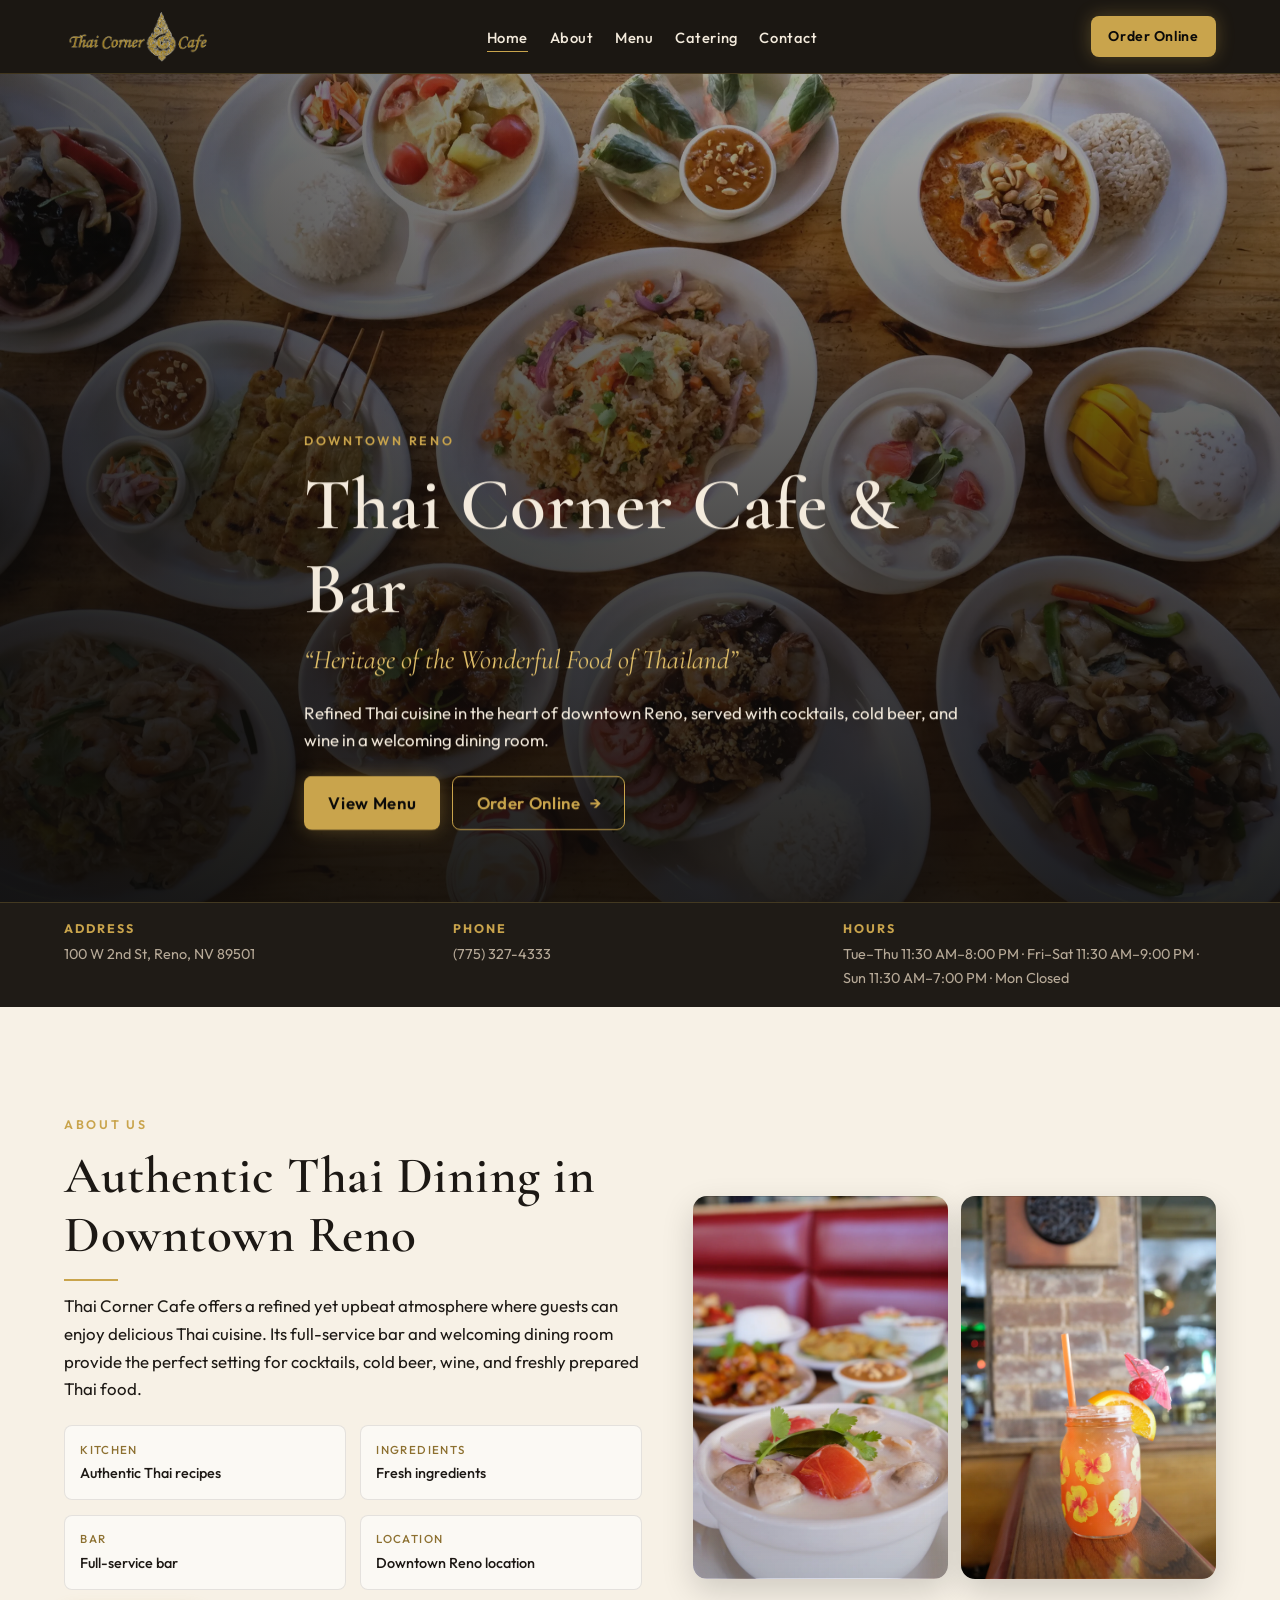
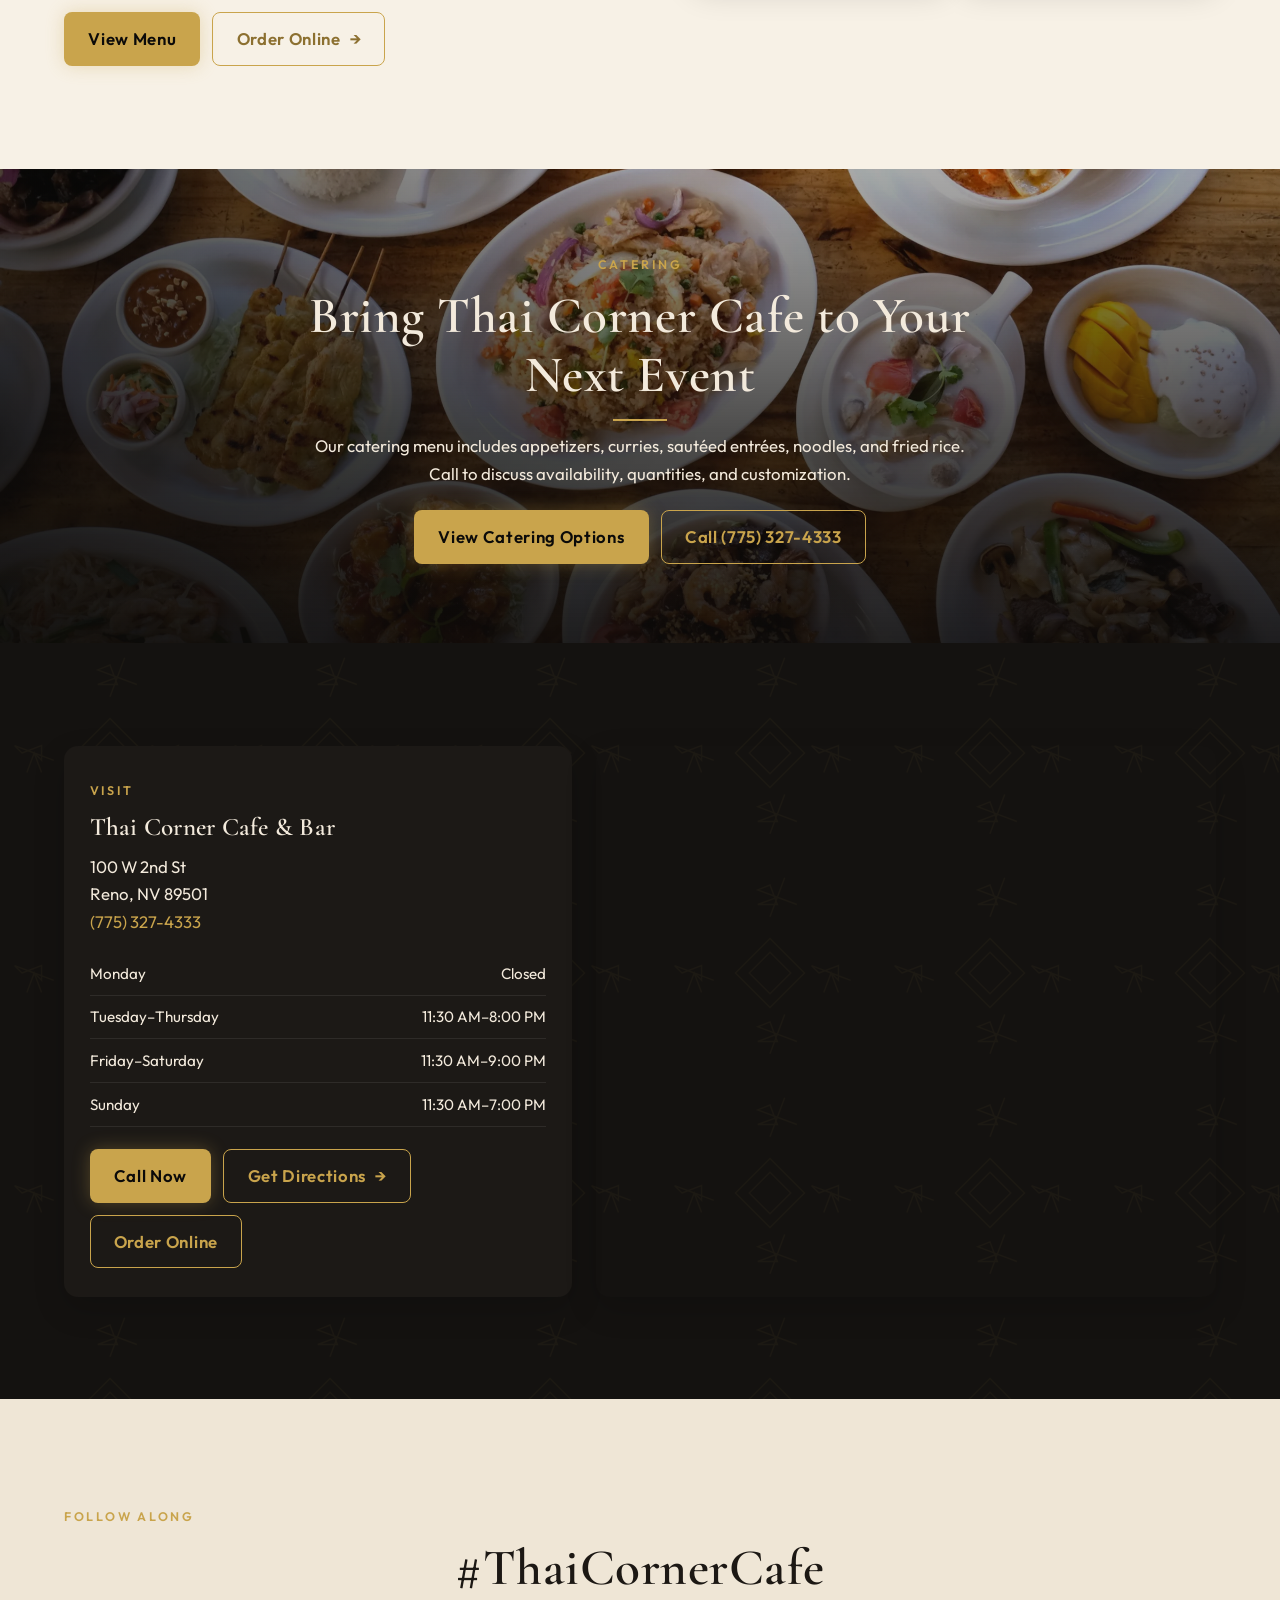
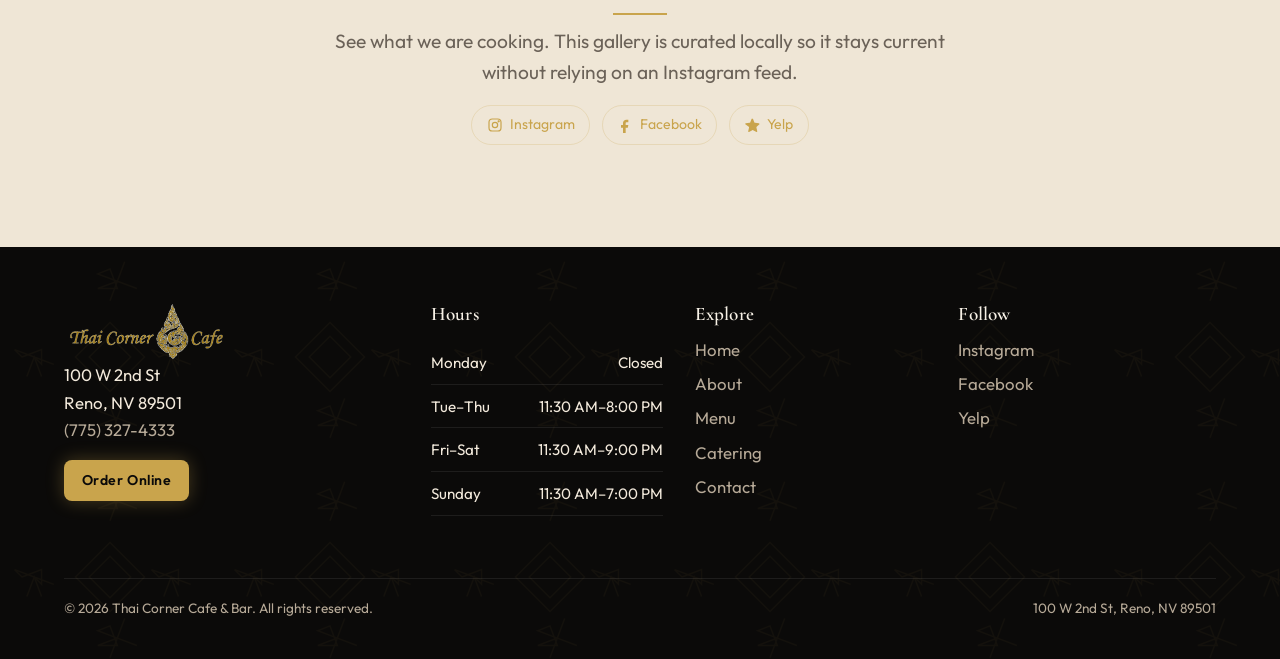
==== commit 43b11169: "Add files via upload" ====
--- a/index.html
+++ b/index.html
@@ -92,9 +92,9 @@
           <li><a href="catering.html">Catering</a></li>
           <li><a href="contact.html">Contact</a></li>
         </ul>
-        <a class="btn btn-primary btn-sm mobile-order" href="https://olo.edgeservpos.com/thaicornercafe/" target="_blank" rel="noopener noreferrer">Order Online</a>
+        <a class="btn btn-primary btn-sm mobile-order" href="https://onlineordering.edgeservpos.com/thaicorner" target="_blank" rel="noopener noreferrer">Order Online</a>
       </nav>
-      <a class="btn btn-primary btn-sm header-cta" href="https://olo.edgeservpos.com/thaicornercafe/" target="_blank" rel="noopener noreferrer">Order Online</a>
+      <a class="btn btn-primary btn-sm header-cta" href="https://onlineordering.edgeservpos.com/thaicorner" target="_blank" rel="noopener noreferrer">Order Online</a>
     </div>
   </header>
   <div class="nav-backdrop"></div>
@@ -115,8 +115,8 @@
         <p class="hero-tagline">“Heritage of the Wonderful Food of Thailand”</p>
         <p>Refined Thai cuisine in the heart of downtown Reno, served with cocktails, cold beer, and wine in a welcoming dining room.</p>
         <div class="btn-row">
-          <a class="btn btn-primary" href="https://webmenu.edgeservpos.com/thaicornercafe/" target="_blank" rel="noopener noreferrer">View Menu</a>
-          <a class="btn btn-secondary" href="https://olo.edgeservpos.com/thaicornercafe/" target="_blank" rel="noopener noreferrer">Order Online <span class="arrow" aria-hidden="true">→</span></a>
+          <a class="btn btn-primary" href="https://onlineordering.edgeservpos.com/thaicorner/webmenu" target="_blank" rel="noopener noreferrer">View Menu</a>
+          <a class="btn btn-secondary" href="https://onlineordering.edgeservpos.com/thaicorner" target="_blank" rel="noopener noreferrer">Order Online <span class="arrow" aria-hidden="true">→</span></a>
         </div>
       </div>
     </section>
@@ -142,8 +142,8 @@
             <li><span>Location</span> Downtown Reno location</li>
           </ul>
           <div class="btn-row">
-            <a class="btn btn-primary" href="https://webmenu.edgeservpos.com/thaicornercafe/" target="_blank" rel="noopener noreferrer">View Menu</a>
-            <a class="btn btn-secondary btn-on-light" href="https://olo.edgeservpos.com/thaicornercafe/" target="_blank" rel="noopener noreferrer">Order Online <span class="arrow" aria-hidden="true">→</span></a>
+            <a class="btn btn-primary" href="https://onlineordering.edgeservpos.com/thaicorner/webmenu" target="_blank" rel="noopener noreferrer">View Menu</a>
+            <a class="btn btn-secondary btn-on-light" href="https://onlineordering.edgeservpos.com/thaicorner" target="_blank" rel="noopener noreferrer">Order Online <span class="arrow" aria-hidden="true">→</span></a>
           </div>
         </div>
         <div class="about-photos reveal-right">
@@ -165,186 +165,6 @@
       </div>
     </section>
 
-    <section class="section section-cream" id="featured">
-      <div class="container">
-        <p class="kicker center-copy">From the kitchen</p>
-        <h2 class="section-heading centered">Featured Dishes</h2>
-        <p class="lede center-copy">A few of the plates guests return for—curries, noodles, soups, and dessert, prepared to order.</p>
-        <div class="card-grid" data-stagger>
-          <article class="dish-card reveal-scale">
-            <div class="media">
-              <!-- Original Wix menu photograph: Pad Thai -->
-              <picture>
-                <source srcset="images/pad-thai.webp" type="image/webp">
-                <img src="images/pad-thai.jpg" alt="Shrimp Pad Thai with crushed peanuts and lime at Thai Corner Cafe" width="2200" height="1463" loading="lazy">
-              </picture>
-            </div>
-            <div class="card-body">
-              <h3>Pad Thai</h3>
-              <p>Thin rice noodles sautéed with egg, onions, bean sprouts, garlic chives, and crushed peanuts on the side.</p>
-              <p class="price">Starting at $12.95</p>
-            </div>
-          </article>
-          <article class="dish-card reveal-scale">
-            <div class="media">
-              <!-- Original Wix table spread, which includes coconut curries -->
-              <picture>
-                <source srcset="images/hero-thai-food.webp" type="image/webp">
-                <img src="images/hero-thai-food.jpg" alt="Thai Corner Cafe table spread including coconut curries, rice, and Thai salads" width="2200" height="1462" loading="lazy">
-              </picture>
-            </div>
-            <div class="card-body">
-              <h3>Panang Curry</h3>
-              <p>Rich red curry with creamy coconut milk, kaffir lime leaves, bell peppers, and your choice of protein.</p>
-              <p class="price">Starting at $12.95</p>
-            </div>
-          </article>
-          <article class="dish-card reveal-scale">
-            <div class="media">
-              <!-- Original Wix table spread, which includes garlic shrimp stir-fry -->
-              <picture>
-                <source srcset="images/hero-thai-food.webp" type="image/webp">
-                <img src="images/hero-thai-food.jpg" alt="Thai Corner Cafe dishes including garlic stir-fry, noodles, and satay" width="2200" height="1462" loading="lazy">
-              </picture>
-            </div>
-            <div class="card-body">
-              <h3>Crispy Garlic Pepper</h3>
-              <p>Your choice of protein sautéed with garlic, pepper, and house sauce, served with rice.</p>
-              <p class="price">Starting at $12.95</p>
-            </div>
-          </article>
-          <article class="dish-card reveal-scale">
-            <div class="media">
-              <!-- Original Wix photograph: Tom Kha -->
-              <picture>
-                <source srcset="images/tom-kha.webp" type="image/webp">
-                <img src="images/tom-kha.jpg" alt="Tom Kha coconut soup with mushrooms, tomatoes, and cilantro" width="1064" height="1600" loading="lazy">
-              </picture>
-            </div>
-            <div class="card-body">
-              <h3>Tom Kha</h3>
-              <p>Aromatic coconut soup with galangal, tomatoes, mushrooms, onions, lemongrass, and cilantro.</p>
-              <p class="price">Starting at $8.95</p>
-            </div>
-          </article>
-          <article class="dish-card reveal-scale">
-            <div class="media">
-              <!-- Original Wix table spread, which includes wide stir-fried noodles -->
-              <picture>
-                <source srcset="images/hero-thai-food.webp" type="image/webp">
-                <img src="images/hero-thai-food.jpg" alt="Thai Corner Cafe table spread including stir-fried noodles, fried rice, and curries" width="2200" height="1462" loading="lazy">
-              </picture>
-            </div>
-            <div class="card-body">
-              <h3>Drunken Noodles</h3>
-              <p>Stir-fried rice noodles with bell peppers, onions, mushrooms, baby corn, and fresh basil.</p>
-              <p class="price">Starting at $12.95</p>
-            </div>
-          </article>
-          <article class="dish-card reveal-scale">
-            <div class="media">
-              <!-- Original Wix table spread, which includes mango sticky rice -->
-              <picture>
-                <source srcset="images/hero-thai-food.webp" type="image/webp">
-                <img src="images/hero-thai-food.jpg" alt="Thai Corner Cafe dessert and dishes, including mango sticky rice" width="2200" height="1462" loading="lazy">
-              </picture>
-            </div>
-            <div class="card-body">
-              <h3>Sweet Rice &amp; Mango</h3>
-              <p>A classic Thai dessert of coconut sticky rice and ripe mango.</p>
-              <p class="price">$6.00</p>
-            </div>
-          </article>
-        </div>
-        <div class="btn-row center-row">
-          <a class="btn btn-primary" href="https://webmenu.edgeservpos.com/thaicornercafe/" target="_blank" rel="noopener noreferrer">View Full Menu</a>
-        </div>
-      </div>
-    </section>
-
-    <section class="section section-ivory" id="menu-preview">
-      <div class="container">
-        <p class="kicker center-copy">Explore</p>
-        <h2 class="section-heading centered">Menu Preview</h2>
-        <p class="lede center-copy">Browse the kitchen by category, then order online or join us on West 2nd Street.</p>
-        <div class="card-grid" data-stagger>
-          <a class="category-card reveal-up" href="menu.html#appetizers">
-            <div class="media">
-              <!-- Original Wix table spread, including satay, spring rolls, and wings -->
-              <picture>
-                <source srcset="images/hero-thai-food.webp" type="image/webp">
-                <img src="images/hero-thai-food.jpg" alt="Thai Corner Cafe appetizers including chicken satay, spring rolls, and wings" width="2200" height="1462" loading="lazy">
-              </picture>
-            </div>
-            <div class="card-body">
-              <h3>Appetizers</h3>
-              <p>Satay, egg rolls, spring rolls, wings, and pot stickers.</p>
-            </div>
-          </a>
-          <a class="category-card reveal-up" href="menu.html#soups">
-            <div class="media">
-              <!-- Original Wix photograph: Tom Yum -->
-              <picture>
-                <source srcset="images/tom-yum.webp" type="image/webp">
-                <img src="images/tom-yum.jpg" alt="Tom Yum soup with shrimp, mushrooms, and cilantro at Thai Corner Cafe" width="2200" height="1463" loading="lazy">
-              </picture>
-            </div>
-            <div class="card-body">
-              <h3>Authentic Soups</h3>
-              <p>Tom Yum and Tom Kha in 16 oz and 32 oz sizes.</p>
-            </div>
-          </a>
-          <a class="category-card reveal-up" href="menu.html#curries">
-            <div class="media">
-              <picture>
-                <source srcset="images/hero-thai-food.webp" type="image/webp">
-                <img src="images/hero-thai-food.jpg" alt="Thai Corner Cafe coconut curries served with rice" width="2200" height="1462" loading="lazy">
-              </picture>
-            </div>
-            <div class="card-body">
-              <h3>Coconut Curries</h3>
-              <p>Masaman, Panang, red, green, and yellow curry.</p>
-            </div>
-          </a>
-          <a class="category-card reveal-up" href="menu.html#sauteed">
-            <div class="media">
-              <picture>
-                <source srcset="images/hero-thai-food.webp" type="image/webp">
-                <img src="images/hero-thai-food.jpg" alt="Thai Corner Cafe sautéed dishes and garlic stir-fry on the table" width="2200" height="1462" loading="lazy">
-              </picture>
-            </div>
-            <div class="card-body">
-              <h3>Sautéed Entrées</h3>
-              <p>Garlic pepper, basil, ginger, cashew, and more.</p>
-            </div>
-          </a>
-          <a class="category-card reveal-up" href="menu.html#noodles">
-            <div class="media">
-              <picture>
-                <source srcset="images/pad-thai.webp" type="image/webp">
-                <img src="images/pad-thai.jpg" alt="Pad Thai noodles at Thai Corner Cafe" width="2200" height="1463" loading="lazy">
-              </picture>
-            </div>
-            <div class="card-body">
-              <h3>Noodles and Fried Rice</h3>
-              <p>Pad Thai, Pad See Ew, drunken noodles, and fried rice.</p>
-            </div>
-          </a>
-          <a class="category-card reveal-up" href="menu.html#dessert">
-            <div class="media">
-              <picture>
-                <source srcset="images/hero-thai-food.webp" type="image/webp">
-                <img src="images/hero-thai-food.jpg" alt="Mango sticky rice among Thai Corner Cafe dishes" width="2200" height="1462" loading="lazy">
-              </picture>
-            </div>
-            <div class="card-body">
-              <h3>Dessert</h3>
-              <p>Sweet rice and mango to finish the meal.</p>
-            </div>
-          </a>
-        </div>
-      </div>
-    </section>
 
     <section class="promo-band pattern-overlay" id="catering-promo">
       <!-- Original Wix food-spread photograph used as the catering background -->
@@ -362,87 +182,6 @@
         <div class="btn-row center-row">
           <a class="btn btn-primary" href="catering.html">View Catering Options</a>
           <a class="btn btn-secondary" href="tel:+17753274333">Call (775) 327-4333</a>
-        </div>
-      </div>
-    </section>
-
-    <section class="section section-ivory" id="gallery">
-      <div class="container-wide">
-        <p class="kicker center-copy">Gallery</p>
-        <h2 class="section-heading centered">A Taste of Thai Corner</h2>
-        <div class="gallery" data-stagger>
-          <figure class="gallery-item wide tall reveal-diagonal">
-            <div class="media">
-              <picture>
-                <source srcset="images/hero-thai-food.webp" type="image/webp">
-                <img src="images/hero-thai-food.jpg" alt="Thai Corner Cafe table with curries, rice, and Thai salads" width="2200" height="1462" loading="lazy">
-              </picture>
-            </div>
-            <figcaption class="gallery-caption">Curries</figcaption>
-          </figure>
-          <figure class="gallery-item reveal-diagonal">
-            <div class="media">
-              <picture>
-                <source srcset="images/pad-thai.webp" type="image/webp">
-                <img src="images/pad-thai.jpg" alt="Pad Thai at Thai Corner Cafe" width="2200" height="1463" loading="lazy">
-              </picture>
-            </div>
-            <figcaption class="gallery-caption">Noodle dishes</figcaption>
-          </figure>
-          <figure class="gallery-item reveal-diagonal">
-            <div class="media">
-              <picture>
-                <source srcset="images/hero-thai-food.webp" type="image/webp">
-                <img src="images/hero-thai-food.jpg" alt="Thai Corner Cafe appetizers including satay and spring rolls" width="2200" height="1462" loading="lazy">
-              </picture>
-            </div>
-            <figcaption class="gallery-caption">Appetizers</figcaption>
-          </figure>
-          <figure class="gallery-item wide reveal-diagonal">
-            <div class="media">
-              <picture>
-                <source srcset="images/thai-cocktails.webp" type="image/webp">
-                <img src="images/thai-cocktails.jpg" alt="Cocktails lined up on the bar at Thai Corner Cafe" width="2200" height="1462" loading="lazy">
-              </picture>
-            </div>
-            <figcaption class="gallery-caption">Cocktails</figcaption>
-          </figure>
-          <figure class="gallery-item reveal-diagonal">
-            <div class="media">
-              <picture>
-                <source srcset="images/tom-kha.webp" type="image/webp">
-                <img src="images/tom-kha.jpg" alt="Tom Kha soup with the dining room visible in the background" width="1064" height="1600" loading="lazy">
-              </picture>
-            </div>
-            <figcaption class="gallery-caption">Dining room</figcaption>
-          </figure>
-          <figure class="gallery-item reveal-diagonal">
-            <div class="media">
-              <picture>
-                <source srcset="images/thai-cocktail-single.webp" type="image/webp">
-                <img src="images/thai-cocktail-single.jpg" alt="Cocktail in the Thai Corner Cafe dining room" width="1064" height="1600" loading="lazy">
-              </picture>
-            </div>
-            <figcaption class="gallery-caption">Cafe interior</figcaption>
-          </figure>
-          <figure class="gallery-item reveal-diagonal">
-            <div class="media">
-              <picture>
-                <source srcset="images/hero-thai-food.webp" type="image/webp">
-                <img src="images/hero-thai-food.jpg" alt="Mango sticky rice on the Thai Corner Cafe table" width="2200" height="1462" loading="lazy">
-              </picture>
-            </div>
-            <figcaption class="gallery-caption">Desserts</figcaption>
-          </figure>
-          <figure class="gallery-item wide reveal-diagonal">
-            <div class="media">
-              <picture>
-                <source srcset="images/catering-background.webp" type="image/webp">
-                <img src="images/catering-background.jpg" alt="A full Thai Corner Cafe table suitable for sharing and catering" width="2200" height="1462" loading="lazy">
-              </picture>
-            </div>
-            <figcaption class="gallery-caption">Catering</figcaption>
-          </figure>
         </div>
       </div>
     </section>
@@ -466,7 +205,7 @@
           <div class="btn-row">
             <a class="btn btn-primary" href="tel:+17753274333">Call Now</a>
             <a class="btn btn-secondary" href="https://www.google.com/maps/dir/?api=1&amp;destination=100+W+2nd+St,+Reno,+NV+89501" target="_blank" rel="noopener noreferrer">Get Directions <span class="arrow" aria-hidden="true">→</span></a>
-            <a class="btn btn-secondary" href="https://olo.edgeservpos.com/thaicornercafe/" target="_blank" rel="noopener noreferrer">Order Online</a>
+            <a class="btn btn-secondary" href="https://onlineordering.edgeservpos.com/thaicorner" target="_blank" rel="noopener noreferrer">Order Online</a>
           </div>
         </div>
         <div class="reveal-right">
@@ -500,15 +239,6 @@
             </a>
           </li>
         </ul>
-        <div class="social-grid" data-stagger>
-          <!-- Curated from original Thai Corner Cafe photographs on thaicornercafe.net -->
-          <div class="social-card reveal-scale"><div class="media"><picture><source srcset="images/pad-thai.webp" type="image/webp"><img src="images/pad-thai.jpg" alt="Pad Thai from Thai Corner Cafe" width="2200" height="1463" loading="lazy"></picture></div></div>
-          <div class="social-card reveal-scale"><div class="media"><picture><source srcset="images/tom-kha.webp" type="image/webp"><img src="images/tom-kha.jpg" alt="Tom Kha soup from Thai Corner Cafe" width="1064" height="1600" loading="lazy"></picture></div></div>
-          <div class="social-card reveal-scale"><div class="media"><picture><source srcset="images/tom-yum.webp" type="image/webp"><img src="images/tom-yum.jpg" alt="Tom Yum soup from Thai Corner Cafe" width="2200" height="1463" loading="lazy"></picture></div></div>
-          <div class="social-card reveal-scale"><div class="media"><picture><source srcset="images/thai-cocktails.webp" type="image/webp"><img src="images/thai-cocktails.jpg" alt="Cocktails from the Thai Corner bar" width="2200" height="1462" loading="lazy"></picture></div></div>
-          <div class="social-card reveal-scale"><div class="media"><picture><source srcset="images/hero-thai-food.webp" type="image/webp"><img src="images/hero-thai-food.jpg" alt="Thai Corner Cafe table spread" width="2200" height="1462" loading="lazy"></picture></div></div>
-          <div class="social-card reveal-scale"><div class="media"><picture><source srcset="images/thai-cocktail-single.webp" type="image/webp"><img src="images/thai-cocktail-single.jpg" alt="Tropical cocktail at Thai Corner Cafe" width="1064" height="1600" loading="lazy"></picture></div></div>
-        </div>
       </div>
     </section>
   </main>
@@ -520,7 +250,7 @@
           <img src="images/thai-corner-logo.png" alt="Thai Corner Cafe" width="1334" height="464">
         </a>
         <p>100 W 2nd St<br>Reno, NV 89501<br><a href="tel:+17753274333">(775) 327-4333</a></p>
-        <a class="btn btn-primary btn-sm" href="https://olo.edgeservpos.com/thaicornercafe/" target="_blank" rel="noopener noreferrer">Order Online</a>
+        <a class="btn btn-primary btn-sm" href="https://onlineordering.edgeservpos.com/thaicorner" target="_blank" rel="noopener noreferrer">Order Online</a>
       </div>
       <div>
         <h3>Hours</h3>
--- a/styles.css
+++ b/styles.css
@@ -89,6 +89,7 @@
   background: var(--color-ivory);
   min-height: 100vh;
   overflow-wrap: break-word;
+  padding-top: var(--header-h);
 }
 
 img,
@@ -264,8 +265,11 @@
    -------------------------------------------------------------------------- */
 
 .site-header {
-  position: sticky;
+  position: fixed;
   top: 0;
+  left: 0;
+  right: 0;
+  width: 100%;
   z-index: 1000;
   height: var(--header-h);
   background: rgba(11, 10, 9, 0.92);
@@ -1619,4 +1623,286 @@
   .hero-bar-inner {
     gap: 0.7rem;
   }
+}
+
+/* --------------------------------------------------------------------------
+   Large contact visit card
+   -------------------------------------------------------------------------- */
+
+.contact-layout.contact-layout-single {
+  grid-template-columns: 1fr;
+  max-width: 72rem;
+  margin-inline: auto;
+}
+
+.contact-card.contact-card-large {
+  width: 100%;
+  min-height: 28rem;
+  padding: clamp(2rem, 5vw, 4rem);
+  display: grid;
+  grid-template-columns: 0.85fr 1.15fr;
+  align-items: center;
+  gap: clamp(2rem, 6vw, 5rem);
+  background:
+    radial-gradient(
+      circle at 10% 10%,
+      rgba(201, 164, 76, 0.1),
+      transparent 38%
+    ),
+    var(--color-charcoal-soft);
+  border: 1px solid var(--color-border-dark);
+}
+
+.contact-card-intro {
+  min-width: 0;
+}
+
+.contact-card-intro h2 {
+  font-size: clamp(2.2rem, 5vw, 3.8rem);
+  max-width: 11ch;
+  margin-bottom: 1.2rem;
+}
+
+.contact-address {
+  font-size: 1.15rem;
+  line-height: 1.7;
+  margin-bottom: 0.35rem;
+}
+
+.contact-phone {
+  display: inline-block;
+  color: var(--color-gold);
+  font-family: var(--font-serif);
+  font-size: clamp(1.5rem, 3vw, 2rem);
+  font-weight: 600;
+  margin-bottom: 1.4rem;
+}
+
+.contact-phone:hover {
+  color: var(--color-gold-bright);
+}
+
+.contact-description {
+  max-width: 34rem;
+  color: var(--color-text-muted-dark);
+}
+
+.contact-card-details {
+  min-width: 0;
+  padding-left: clamp(0rem, 3vw, 2.5rem);
+  border-left: 1px solid var(--color-border-dark);
+}
+
+.contact-card-details h3 {
+  color: var(--color-ivory);
+  font-size: clamp(1.7rem, 3vw, 2.2rem);
+  margin-bottom: 1rem;
+}
+
+.contact-card-details .hours-list {
+  margin-top: 0;
+}
+
+.contact-card-details .hours-list li {
+  padding: 0.7rem 0;
+}
+
+.contact-card-details .btn-row {
+  margin-top: 1.5rem;
+}
+
+.contact-card-details .social-links {
+  margin-top: 1.5rem;
+}
+
+@media (max-width: 800px) {
+  .contact-card.contact-card-large {
+    grid-template-columns: 1fr;
+    min-height: auto;
+    gap: 2rem;
+  }
+
+  .contact-card-details {
+    padding-left: 0;
+    padding-top: 2rem;
+    border-left: 0;
+    border-top: 1px solid var(--color-border-dark);
+  }
+
+  .contact-card-intro h2 {
+    max-width: none;
+  }
+}
+
+@media (max-width: 480px) {
+  .contact-card.contact-card-large {
+    padding: 1.6rem 1.2rem;
+  }
+
+  .contact-card-details .hours-list li {
+    align-items: flex-start;
+    flex-direction: column;
+    gap: 0.15rem;
+  }
+}
+
+/* --------------------------------------------------------------------------
+   Warm page fade excluding the top header
+   -------------------------------------------------------------------------- */
+
+body {
+  background: #d2b17d;
+  animation: none;
+  opacity: 1;
+}
+
+main,
+.site-footer {
+  animation: warm-page-fade-in 2.4s cubic-bezier(0.22, 1, 0.36, 1) both;
+}
+
+.site-header {
+  animation: none;
+  opacity: 1;
+  filter: none;
+}
+
+@keyframes warm-page-fade-in {
+  0% {
+    opacity: 0.2;
+    filter: sepia(0.22) saturate(0.9);
+  }
+
+  100% {
+    opacity: 1;
+    filter: none;
+  }
+}
+
+@media (prefers-reduced-motion: reduce) {
+  main,
+  .site-footer {
+    animation: none;
+    opacity: 1;
+    filter: none;
+  }
+}
+
+/* --------------------------------------------------------------------------
+   Four-square menu gallery
+   -------------------------------------------------------------------------- */
+
+.menu-square-gallery-section {
+  padding: 4rem 0;
+  background: var(--color-ivory);
+}
+
+.menu-square-gallery {
+  display: grid;
+  grid-template-columns: repeat(4, minmax(0, 1fr));
+  gap: 1rem;
+  width: min(100%, 118rem);
+  margin: 2rem auto 0;
+}
+
+.menu-square {
+  position: relative;
+  width: 100%;
+  aspect-ratio: 1 / 1;
+  margin: 0;
+  overflow: hidden;
+  border-radius: var(--radius-md);
+  background: var(--color-charcoal);
+  box-shadow: var(--shadow-soft);
+}
+
+.menu-square picture {
+  display: block;
+  width: 100%;
+  height: 100%;
+}
+
+.menu-square img {
+  display: block;
+  width: 100%;
+  height: 100%;
+  object-fit: cover;
+  transition:
+    transform 0.7s var(--ease),
+    filter 0.7s ease;
+}
+
+.menu-square::after {
+  content: "";
+  position: absolute;
+  inset: 40% 0 0;
+  z-index: 1;
+  background: linear-gradient(
+    transparent,
+    rgba(11, 10, 9, 0.82)
+  );
+  pointer-events: none;
+}
+
+.menu-square:hover img {
+  transform: scale(1.07);
+  filter: brightness(1.08) contrast(1.04);
+}
+
+.menu-square figcaption {
+  position: absolute;
+  left: 1rem;
+  right: 1rem;
+  bottom: 0.8rem;
+  z-index: 2;
+  color: var(--color-ivory);
+  font-family: var(--font-serif);
+  font-size: 1.25rem;
+  font-weight: 600;
+  line-height: 1.1;
+  text-shadow: 0 2px 8px rgba(0, 0, 0, 0.75);
+  pointer-events: none;
+}
+
+@media (max-width: 700px) {
+  .menu-square-gallery {
+    grid-template-columns: repeat(2, minmax(0, 1fr));
+    gap: 0.75rem;
+    width: min(100%, 32rem);
+  }
+
+  .menu-square figcaption {
+    left: 0.75rem;
+    bottom: 0.65rem;
+    font-size: 1.05rem;
+  }
+}
+
+.site-header {
+  position: fixed;
+  top: 0;
+  left: 0;
+  right: 0;
+  width: 100%;
+  z-index: 1000;
+  height: var(--header-h);
+  background: rgba(11, 10, 9, 0.92);
+  color: var(--color-text-on-dark);
+  backdrop-filter: blur(16px);
+  border-bottom: 1px solid var(--color-border-dark);
+  transform: translate3d(0, 0, 0);
+  transition:
+    transform 0.35s var(--ease),
+    background 0.3s ease;
+  backface-visibility: hidden;
+  will-change: transform;
+}
+
+.site-header.is-hidden {
+  transform: translate3d(0, -100%, 0);
+}
+
+.site-header.nav-open,
+.site-header.is-hidden.nav-open {
+  transform: translate3d(0, 0, 0);
 }
